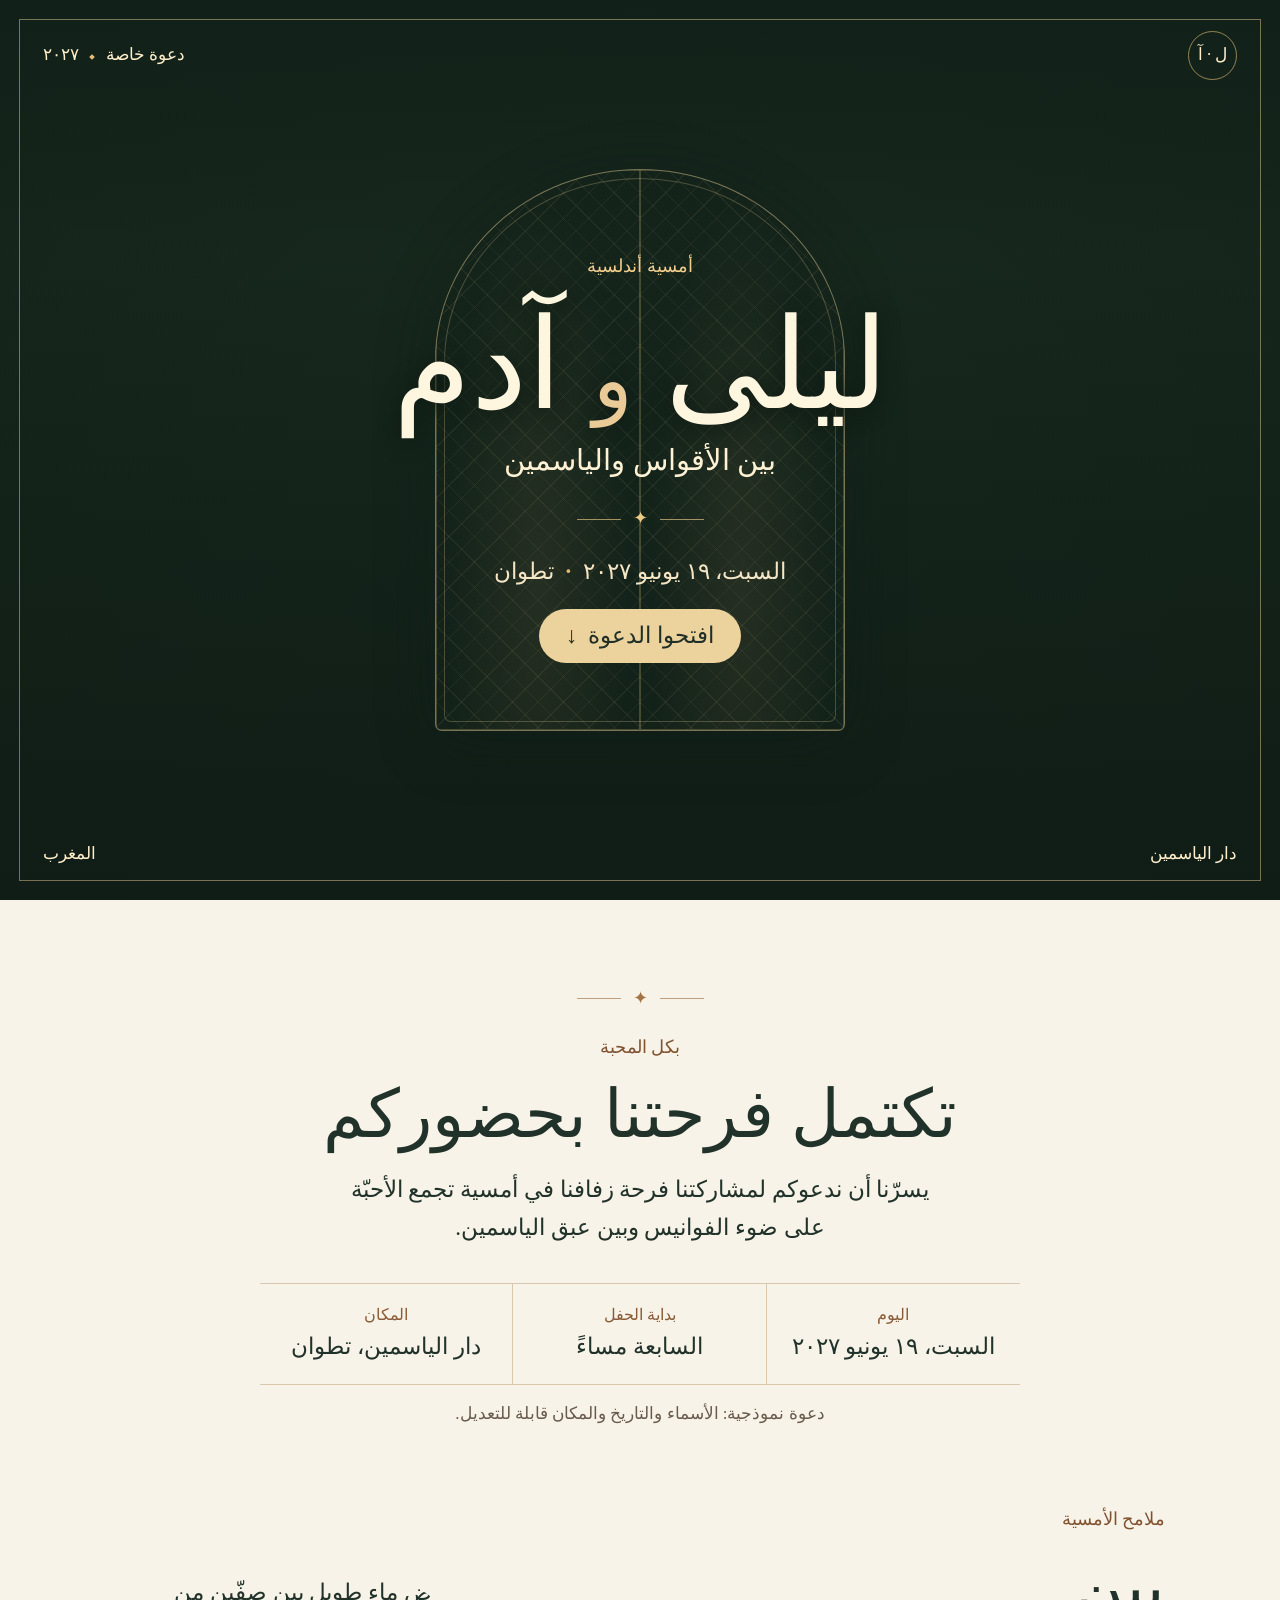
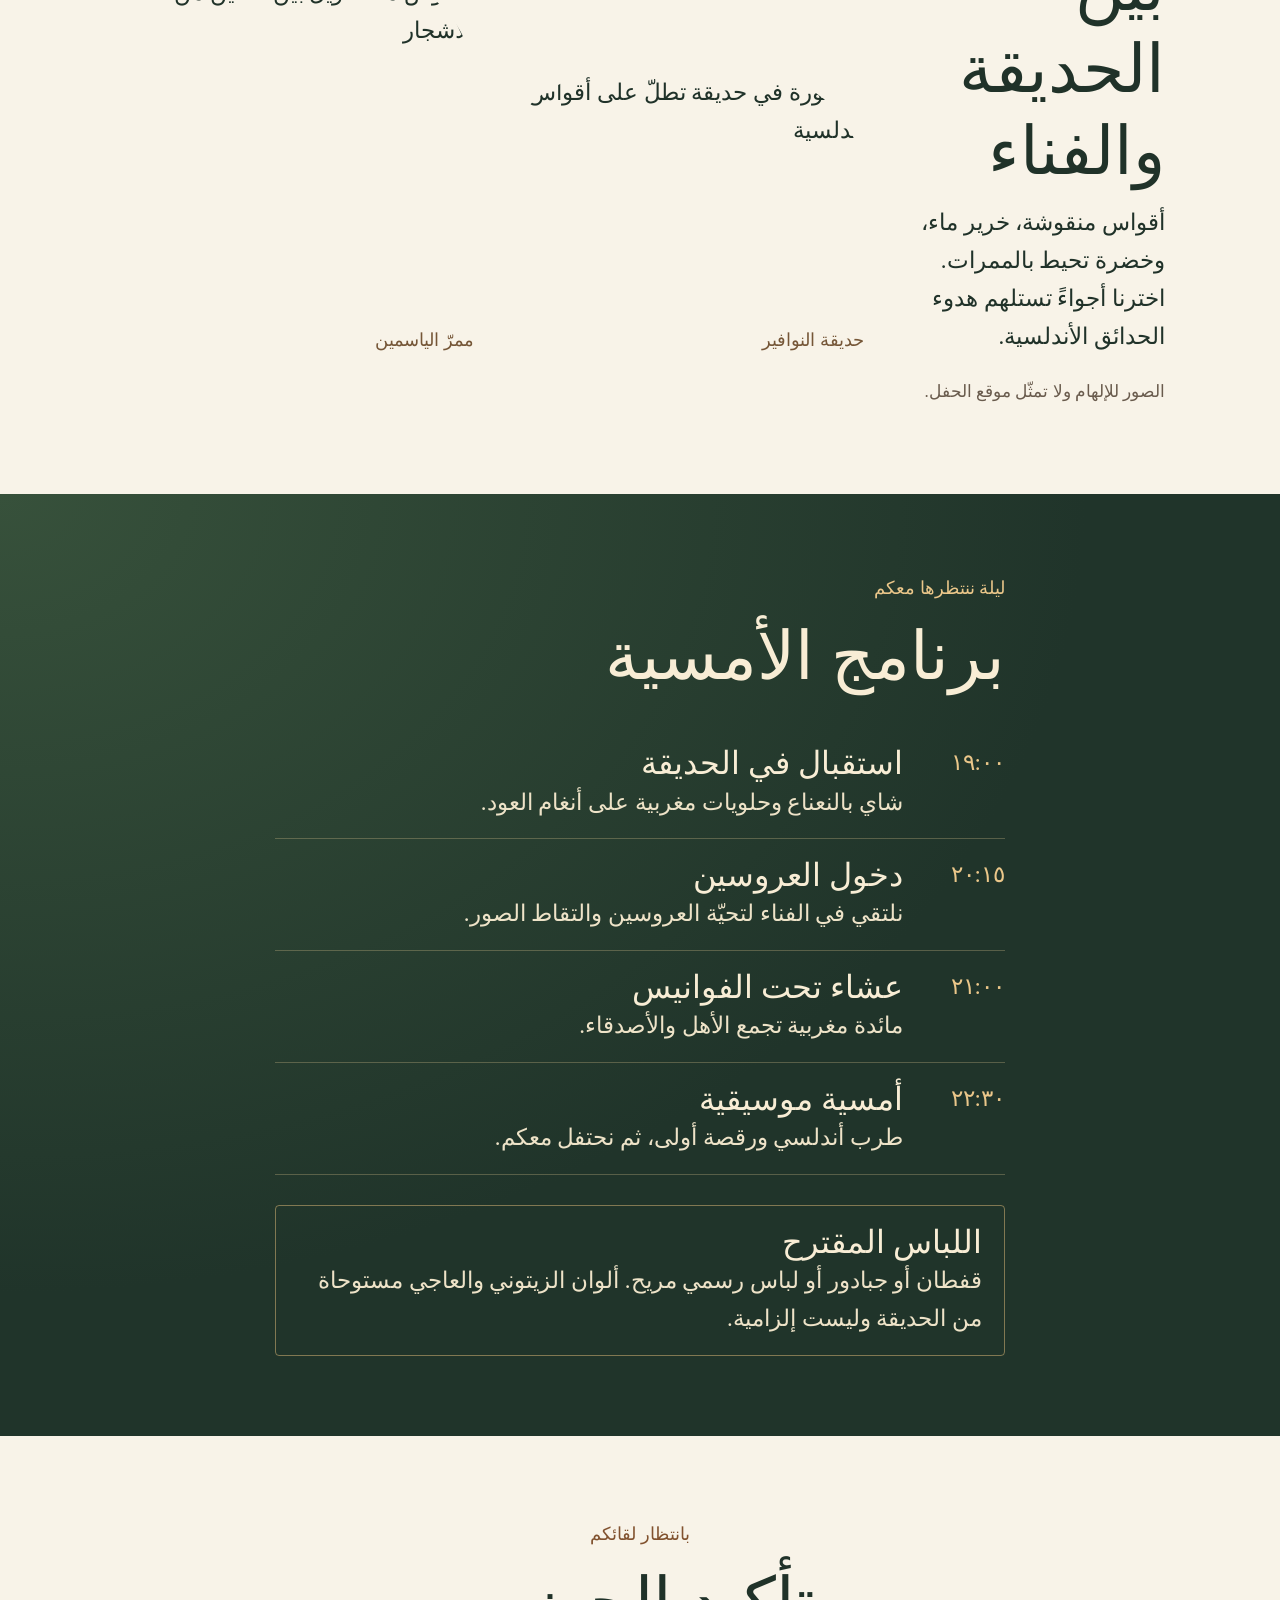
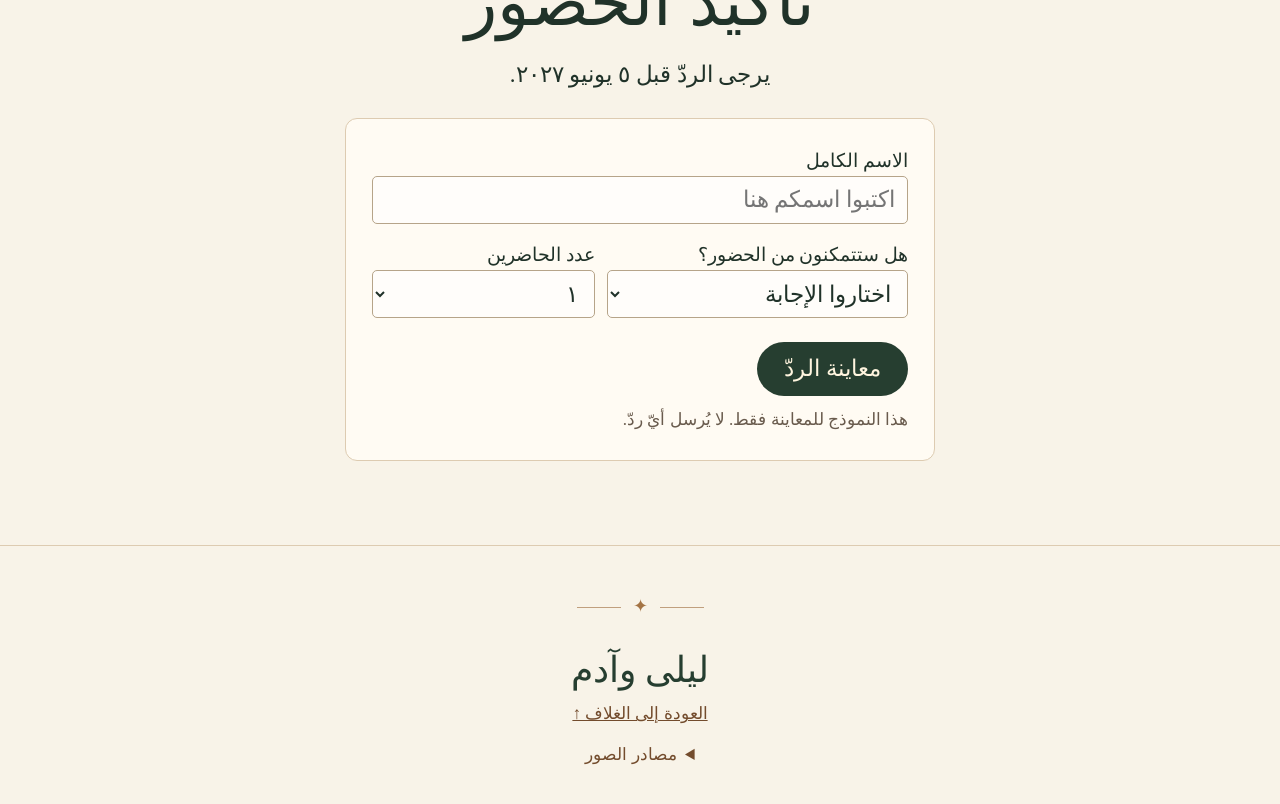
==== index.html @ fc985d10 "Add files via upload" ====
<!doctype html>
<html lang="ar" dir="rtl">
<head>
<meta charset="utf-8"><meta name="viewport" content="width=device-width,initial-scale=1">
<meta name="theme-color" content="#182920"><meta name="description" content="دعوة زفاف ليلى وآدم، أمسية أندلسية بين الأقواس والياسمين.">
<title>ليلى وآدم | دعوة زفاف</title><link rel="preload" href="assets/amiri.woff2" as="font" type="font/woff2" crossorigin><link rel="stylesheet" href="style.css"><script src="app.js" defer></script>
</head>
<body>
<a class="skip" href="#invitation">انتقل إلى الدعوة</a>
<header class="cover" id="cover">
  <div class="cover-frame" aria-hidden="true"></div>
  <div class="top"><span class="monogram" aria-hidden="true">ل · آ</span><span>دعوة خاصة <i></i> ٢٠٢٧</span></div>
  <div class="cover-content">
    <div class="arch" aria-hidden="true"><div class="doors"><span></span><span></span></div></div>
    <p class="eyebrow">أمسية أندلسية</p>
    <h1>ليلى <em>و</em> آدم</h1>
    <p class="intro">بين الأقواس والياسمين</p>
    <div class="rule" aria-hidden="true">✦</div>
    <p class="cover-date">السبت، ١٩ يونيو ٢٠٢٧ <b>·</b> تطوان</p>
    <a class="btn primary" id="open" href="#invitation">افتحوا الدعوة <span aria-hidden="true">↓</span></a>
  </div>
  <div class="bottom"><span>دار الياسمين</span><span>المغرب</span></div>
</header>
<main id="invitation" tabindex="-1">
  <section class="welcome wrap">
    <div class="rule" aria-hidden="true">✦</div>
    <p class="eyebrow">بكل المحبة</p>
    <h2>تكتمل فرحتنا بحضوركم</h2>
    <p>يسرّنا أن ندعوكم لمشاركتنا فرحة زفافنا في أمسية تجمع الأحبّة على ضوء الفوانيس وبين عبق الياسمين.</p>
    <div class="facts"><div><small>اليوم</small><strong>السبت، ١٩ يونيو ٢٠٢٧</strong></div><div><small>بداية الحفل</small><strong>السابعة مساءً</strong></div><div><small>المكان</small><strong>دار الياسمين، تطوان</strong></div></div>
    <p class="sample">دعوة نموذجية: الأسماء والتاريخ والمكان قابلة للتعديل.</p>
  </section>
  <section class="gallery wrap" aria-labelledby="gallery-title">
    <div class="gallery-copy"><p class="eyebrow">ملامح الأمسية</p><h2 id="gallery-title">بين الحديقة والفناء</h2><p>أقواس منقوشة، خرير ماء، وخضرة تحيط بالممرات. اخترنا أجواءً تستلهم هدوء الحدائق الأندلسية.</p></div>
    <figure class="garden"><img src="assets/jardin.jpg" width="1024" height="682" alt="نافورة في حديقة تطلّ على أقواس أندلسية" loading="lazy"><figcaption>حديقة النوافير</figcaption></figure>
    <figure class="fountain"><img src="assets/fontaine.jpg" width="800" height="1226" alt="حوض ماء طويل بين صفّين من الأشجار" loading="lazy"><figcaption>ممرّ الياسمين</figcaption></figure>
    <p class="photo-note">الصور للإلهام ولا تمثّل موقع الحفل.</p>
  </section>
  <section class="program" aria-labelledby="program-title"><div class="wrap program-inner">
    <p class="eyebrow">ليلة ننتظرها معكم</p><h2 id="program-title">برنامج الأمسية</h2>
    <ol class="timeline">
      <li><time datetime="19:00">١٩:٠٠</time><div><h3>استقبال في الحديقة</h3><p>شاي بالنعناع وحلويات مغربية على أنغام العود.</p></div></li>
      <li><time datetime="20:15">٢٠:١٥</time><div><h3>دخول العروسين</h3><p>نلتقي في الفناء لتحيّة العروسين والتقاط الصور.</p></div></li>
      <li><time datetime="21:00">٢١:٠٠</time><div><h3>عشاء تحت الفوانيس</h3><p>مائدة مغربية تجمع الأهل والأصدقاء.</p></div></li>
      <li><time datetime="22:30">٢٢:٣٠</time><div><h3>أمسية موسيقية</h3><p>طرب أندلسي ورقصة أولى، ثم نحتفل معكم.</p></div></li>
    </ol>
    <div class="attire"><h3>اللباس المقترح</h3><p>قفطان أو جبادور أو لباس رسمي مريح. ألوان الزيتوني والعاجي مستوحاة من الحديقة وليست إلزامية.</p></div>
  </div></section>
  <section class="rsvp wrap" aria-labelledby="rsvp-title">
    <p class="eyebrow">بانتظار لقائكم</p><h2 id="rsvp-title">تأكيد الحضور</h2><p>يرجى الردّ قبل ٥ يونيو ٢٠٢٧.</p>
    <form id="rsvp"><label for="name">الاسم الكامل</label><input id="name" name="name" autocomplete="name" maxlength="100" required placeholder="اكتبوا اسمكم هنا">
      <div class="form-row"><div><label for="attendance">هل ستتمكنون من الحضور؟</label><select id="attendance" required><option value="">اختاروا الإجابة</option><option value="yes">نعم، بكل سرور</option><option value="no">أعتذر عن الحضور</option></select></div><div><label for="guests">عدد الحاضرين</label><select id="guests"><option value="1">١</option><option value="2">٢</option><option value="3">٣</option><option value="4">٤</option></select></div></div>
      <button class="btn dark" id="rsvp-button" type="submit" disabled>معاينة الردّ</button><p id="rsvp-mode" class="sample">هذا النموذج للمعاينة فقط. لا يُرسل أيّ ردّ.</p><p id="status" role="status" hidden></p><noscript><p>يرجى تفعيل جافاسكريبت لاستخدام النموذج.</p></noscript>
    </form>
  </section>
</main>
<footer class="footer"><div class="rule" aria-hidden="true">✦</div><p class="sign">ليلى وآدم</p><a href="#cover" id="replay">العودة إلى الغلاف ↑</a><details><summary>مصادر الصور</summary><a href="https://pxhere.com/en/photo/145939">صورة الفناء – PxHere</a><a href="https://picryl.com/media/alhambra-source-andalusia-7d73c8">صورة الحديقة – PICRYL</a><a href="https://www.rawpixel.com/image/3340602/free-photo-image-garden-fountain">صورة الممرّ – Rawpixel</a></details></footer>
</body></html>
---- style.css ----
@font-face{font-family:Amiri;src:url('assets/amiri.woff2') format('woff2');font-display:swap}*{box-sizing:border-box}html{scroll-behavior:smooth}body{margin:0;background:#f8f3e8;color:#203229;font:clamp(19px,2.1vw,23px)/1.65 Amiri,Georgia,serif}a{color:inherit}button,input,select{font:inherit}img{display:block;max-width:100%}figure,p,h1,h2,h3{margin:0}h1,h2,h3{line-height:1.22;font-weight:400}h2{font-size:clamp(36px,6vw,67px)}h3{font-size:clamp(24px,3vw,32px)}:focus-visible{outline:3px solid #b4733b;outline-offset:5px}.skip{position:absolute;z-index:10;inset-inline-start:1rem;top:-6rem;background:#fff;color:#13251d;padding:8px 20px}.skip:focus{top:1rem}.cover{min-height:100svh;position:relative;display:grid;place-items:center;text-align:center;color:#fff6e0;isolation:isolate;padding:80px 24px;background:#182920 url('assets/patio.jpg') center 48%/cover no-repeat}.cover:before{content:'';position:absolute;inset:0;z-index:-1;background:linear-gradient(180deg,#102018b8,#17291c79 28%,#1222189c 55%,#101c16ec),radial-gradient(ellipse at center,transparent,#101b15a8)}.cover-frame{position:absolute;inset:19px;border:1px solid #f4d79d74;pointer-events:none}.top,.bottom{position:absolute;inset-inline:43px;display:flex;justify-content:space-between;align-items:center;color:#fff0cb;font-size:17px}.top{top:31px}.bottom{bottom:32px}.top i{display:inline-block;width:4px;height:4px;background:#e4be77;vertical-align:middle;margin-inline:7px;transform:rotate(45deg)}.monogram{border:1px solid #e4be779e;border-radius:50%;display:grid;place-items:center;width:49px;height:49px}.cover-content{position:relative;width:min(540px,100%);isolation:isolate;padding:83px 16px 68px}.arch{position:absolute;inset:0;width:min(410px,100%);margin:auto;border:1px solid #eed49a77;border-radius:50% 50% 7px 7px / 34% 34% 7px 7px;z-index:-1;overflow:hidden;box-shadow:0 12px 60px #101b1555;background:#14241bb7}.arch:after{content:'';position:absolute;inset:8px;border:1px solid #eed49a40;border-radius:inherit;pointer-events:none}.doors{position:absolute;inset:0;display:flex;perspective:650px;direction:ltr}.doors span{width:50%;height:100%;background:radial-gradient(ellipse at 50% 73%,#d6aa6e18,transparent 65%),repeating-linear-gradient(45deg,#e3c89012 0 1px,transparent 1px 18px),repeating-linear-gradient(-45deg,#e3c89012 0 1px,transparent 1px 18px);border:1px solid #c7aa6d49;transition:transform .9s cubic-bezier(.24,.75,.3,1),opacity .9s}.doors span:first-child{transform-origin:left}.doors span:last-child{transform-origin:right}.is-open .doors span:first-child{transform:rotateY(-100deg);opacity:0}.is-open .doors span:last-child{transform:rotateY(100deg);opacity:0}.eyebrow{font-size:18px;color:#81522f;margin-bottom:12px}.cover .eyebrow{color:#f2ce8d}.cover h1{font-size:clamp(66px,11vw,126px);line-height:1.14;text-shadow:0 3px 20px #0f1a13}.cover h1 em{color:#eacb98;font-weight:400;font-style:normal;font-size:.65em}.intro{color:#fff2d4;font-size:clamp(20px,3vw,29px)}.rule{display:flex;justify-content:center;align-items:center;gap:12px;color:#a47445;font-size:18px;margin:19px auto}.rule:before,.rule:after{content:'';width:44px;height:1px;background:currentColor;opacity:.65}.cover .rule{color:#edca86}.cover-date{color:#f5e6c5;margin-bottom:18px}.cover-date b{color:#e1ba77;margin-inline:6px}.btn{display:inline-flex;align-items:center;justify-content:center;gap:11px;min-height:50px;padding:7px 26px;border:1px solid transparent;border-radius:999px;text-decoration:none;cursor:pointer;transition:background .2s,color .2s}.primary{background:#ecd29c;color:#203028}.primary:hover{background:#fff0cb}.dark{background:#263e30;color:#fff5df}.dark:hover{background:#395241}.dark:disabled{opacity:.55;cursor:default}.wrap{width:min(1050px,calc(100% - 48px));margin-inline:auto}.welcome{text-align:center;padding:84px 0 77px}.welcome>.rule{margin-top:0}.welcome>p:not(.eyebrow){max-width:625px;margin:15px auto 0}.facts{display:grid;grid-template-columns:repeat(3,1fr);border-block:1px solid #d9c8ae;margin:36px auto 0;max-width:760px}.facts>div{padding:18px 8px}.facts>div+div{border-inline-start:1px solid #d9c8ae}.facts small{display:block;color:#895b37;font-size:16px}.facts strong{font-weight:400}.sample,.photo-note{font-size:17px;color:#695b4d}.gallery{padding-bottom:88px;display:grid;grid-template-columns:1.05fr .77fr 1.35fr;gap:22px;align-items:end}.gallery-copy{align-self:center}.gallery-copy p:last-child{margin-top:12px}.gallery img{width:100%;object-fit:cover;border-radius:110px 110px 4px 4px}.garden img{height:245px}.fountain img{height:345px}.gallery figcaption{margin-top:7px;color:#755637;font-size:18px}.photo-note{grid-column:1/-1}.program{background:#20342a;color:#f8edd5;padding:80px 0;background-image:radial-gradient(ellipse at 0 0,#37513b,#20342a 60%)}.program .eyebrow,.program time{color:#ebc78a}.program-inner{max-width:730px}.timeline{margin:30px 0;padding:0;list-style:none}.timeline li{display:grid;grid-template-columns:90px 1fr;gap:12px;padding:17px 0;border-bottom:1px solid #f0d39945}.timeline p,.attire p{color:#eee3c8}.attire{border:1px solid #e1bc7b80;padding:17px 22px;border-radius:4px}.rsvp{max-width:590px;text-align:center;padding:84px 0}.rsvp h2+p{margin-top:12px}.rsvp form{margin-top:24px;text-align:right;border:1px solid #ddcbb1;background:#fffbf3;padding:26px;border-radius:12px}.rsvp label{display:block;font-size:19px}.rsvp input,.rsvp select{width:100%;min-width:0;min-height:48px;padding:4px 12px;border:1px solid #b6a489;background:#fffdfa;color:#203229;border-radius:5px}.form-row{display:grid;grid-template-columns:1.35fr 1fr;gap:12px;margin:15px 0 24px}.rsvp .sample{margin-top:10px}.rsvp #status{margin-top:14px;background:#e6eddf;padding:10px 14px;border-radius:5px}.footer{border-top:1px solid #ddcbb1;text-align:center;padding:27px 16px 35px;color:#734c2d;font-size:17px}.sign{font-size:36px;color:#263e30}.footer details{margin-top:13px}.footer details a{display:block}.footer summary{cursor:pointer}main:focus{outline:none}@media(max-width:750px){.gallery{grid-template-columns:1fr 1fr;gap:16px}.gallery-copy{grid-column:1/-1}.garden img{height:195px}.fountain img{height:250px}.cover-frame{inset:12px}.top,.bottom{inset-inline:24px}.top{top:23px}.bottom{bottom:23px}}@media(max-width:470px){.cover-content{padding:65px 8px 59px}.cover{padding:74px 20px}.facts{grid-template-columns:1fr}.facts>div+div{border-inline-start:0;border-top:1px solid #d9c8ae}.facts>div{padding:7px}.form-row{grid-template-columns:1fr}.wrap{width:calc(100% - 32px)}.rsvp form{padding:17px}.timeline li{grid-template-columns:62px 1fr}.welcome,.program,.rsvp{padding-block:58px}.gallery{padding-bottom:55px}}@media(prefers-reduced-motion:reduce){*,*:before,*:after{scroll-behavior:auto!important;transition:none!important}}
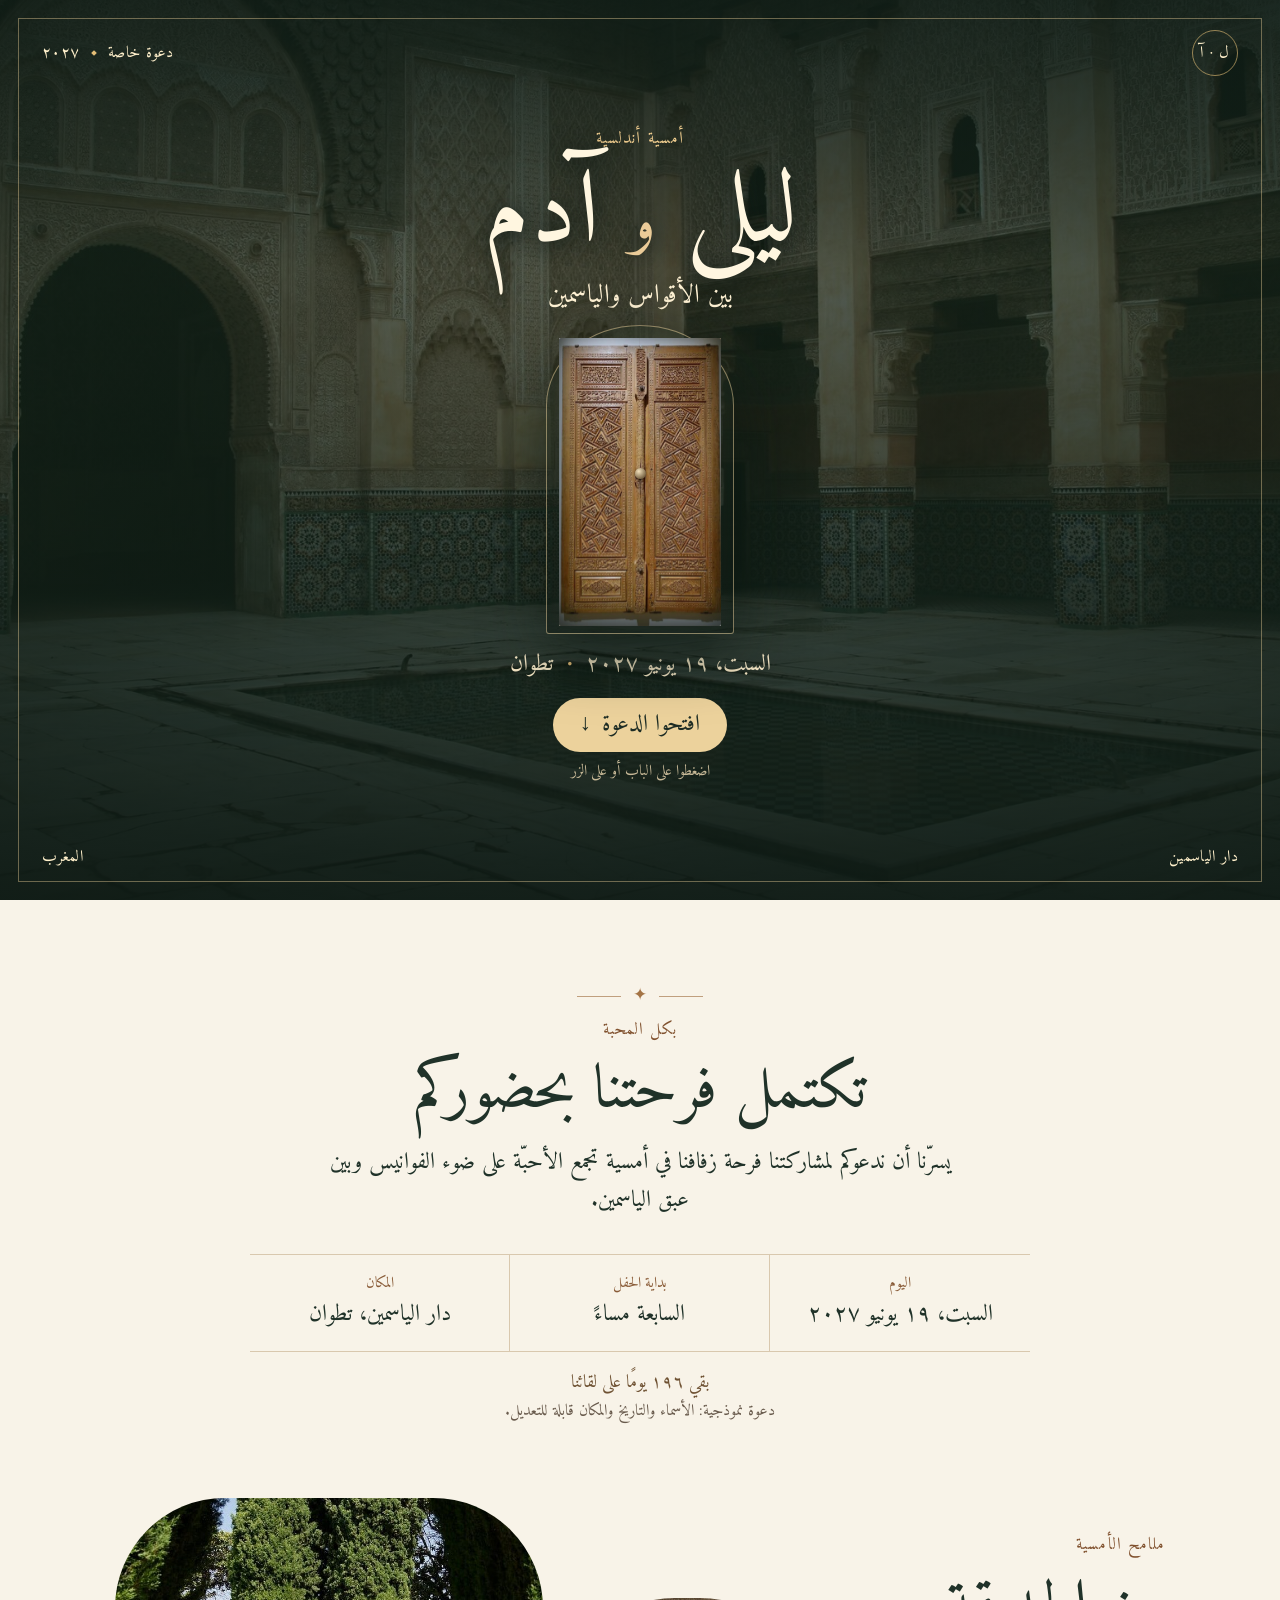
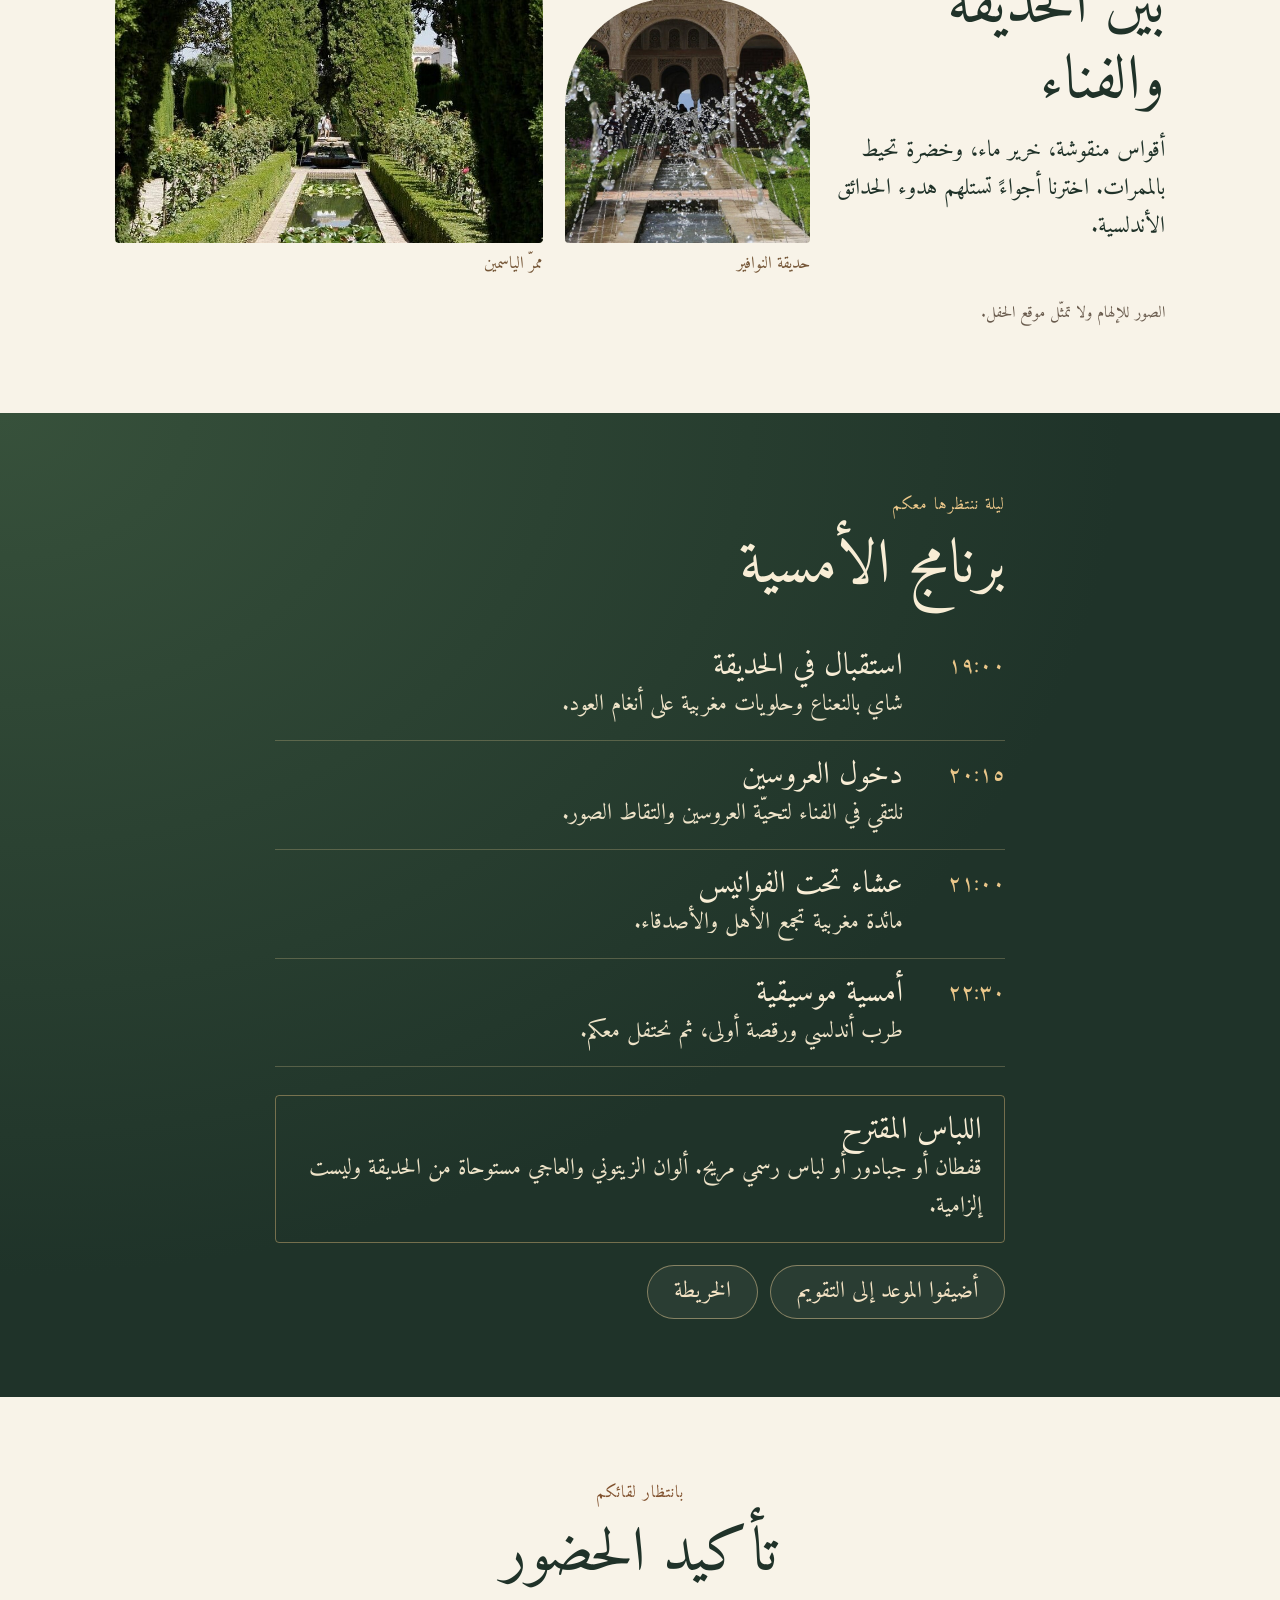
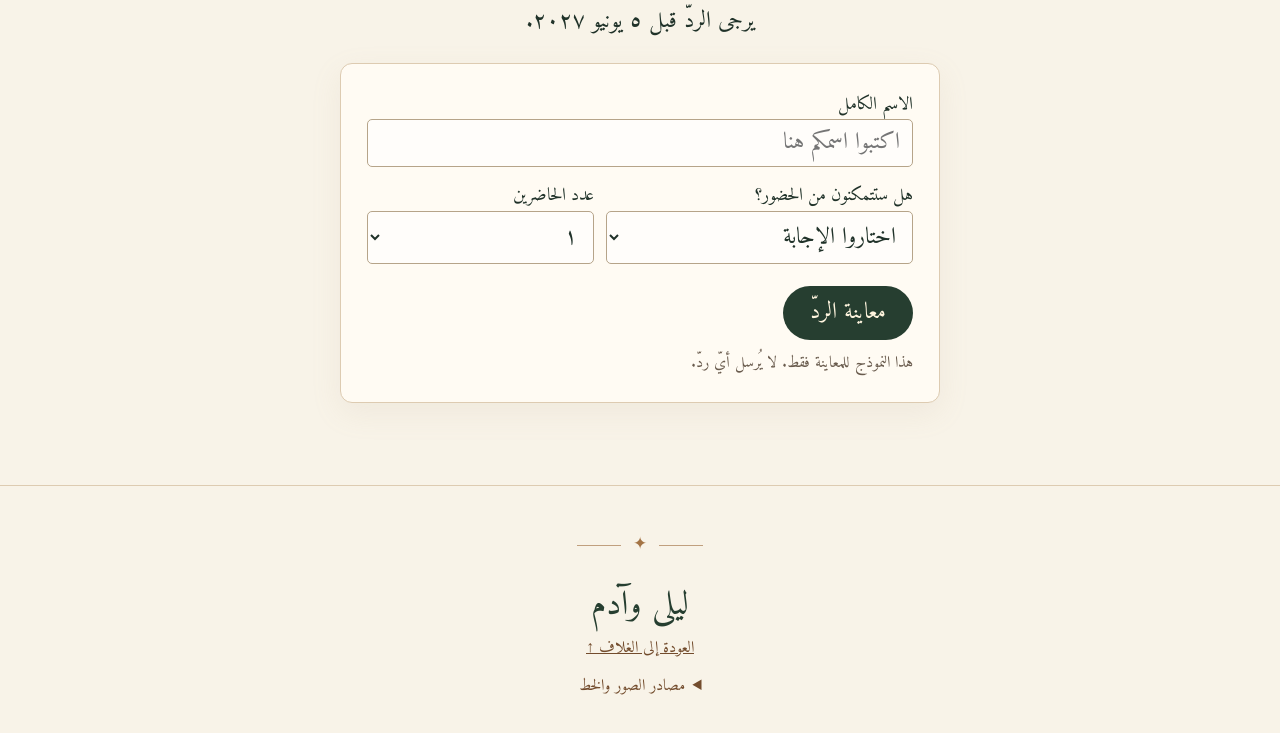
==== commit 051b6aeb: "Add assets folder (photos + Arabic font) and refresh invitation design" ====
--- a/index.html
+++ b/index.html
@@ -2,57 +2,126 @@
 <html lang="ar" dir="rtl">
 <head>
 <meta charset="utf-8"><meta name="viewport" content="width=device-width,initial-scale=1">
-<meta name="theme-color" content="#182920"><meta name="description" content="دعوة زفاف ليلى وآدم، أمسية أندلسية بين الأقواس والياسمين.">
-<title>ليلى وآدم | دعوة زفاف</title><link rel="preload" href="assets/amiri.woff2" as="font" type="font/woff2" crossorigin><link rel="stylesheet" href="style.css"><script src="app.js" defer></script>
+<meta name="theme-color" content="#16251d">
+<meta name="description" content="دعوة زفاف ليلى وآدم — أمسية أندلسية في دار الياسمين بتطوان، السبت ١٩ يونيو ٢٠٢٧.">
+<meta property="og:title" content="ليلى وآدم | دعوة زفاف">
+<meta property="og:description" content="بين الأقواس والياسمين — السبت ١٩ يونيو ٢٠٢٧، دار الياسمين، تطوان.">
+<meta property="og:image" content="/assets/patio.jpg">
+<title>ليلى وآدم | دعوة زفاف</title>
+<link rel="icon" href="data:image/svg+xml,%3Csvg xmlns='http://www.w3.org/2000/svg' viewBox='0 0 32 32'%3E%3Crect width='32' height='32' fill='%2316251d'/%3E%3Cpath d='M16 5l7 9v13H9V14z' fill='none' stroke='%23e7c78e' stroke-width='1.6'/%3E%3C/svg%3E">
+<link rel="preload" href="assets/amiri.woff2" as="font" type="font/woff2" crossorigin>
+<link rel="stylesheet" href="style.css">
+<script src="app.js" defer></script>
 </head>
 <body>
 <a class="skip" href="#invitation">انتقل إلى الدعوة</a>
+
 <header class="cover" id="cover">
+  <div class="cover-bg" aria-hidden="true"></div>
   <div class="cover-frame" aria-hidden="true"></div>
-  <div class="top"><span class="monogram" aria-hidden="true">ل · آ</span><span>دعوة خاصة <i></i> ٢٠٢٧</span></div>
+  <div class="top"><span class="monogram" aria-hidden="true">ل · آ</span><span>دعوة خاصة <i aria-hidden="true"></i> ٢٠٢٧</span></div>
+
   <div class="cover-content">
-    <div class="arch" aria-hidden="true"><div class="doors"><span></span><span></span></div></div>
     <p class="eyebrow">أمسية أندلسية</p>
     <h1>ليلى <em>و</em> آدم</h1>
     <p class="intro">بين الأقواس والياسمين</p>
-    <div class="rule" aria-hidden="true">✦</div>
-    <p class="cover-date">السبت، ١٩ يونيو ٢٠٢٧ <b>·</b> تطوان</p>
-    <a class="btn primary" id="open" href="#invitation">افتحوا الدعوة <span aria-hidden="true">↓</span></a>
+
+    <button class="gate" id="gate" type="button" aria-label="افتحوا الباب لعرض الدعوة">
+      <div class="gate-light" aria-hidden="true"><span>دار الياسمين</span></div>
+      <div class="leaf" data-side="left" aria-hidden="true"><div class="surface"></div></div>
+      <div class="leaf" data-side="right" aria-hidden="true"><div class="surface"></div></div>
+      <div class="gate-ring" aria-hidden="true"></div>
+    </button>
+
+    <p class="cover-date">السبت، ١٩ يونيو ٢٠٢٧ <b aria-hidden="true">·</b> تطوان</p>
+    <a class="btn primary" id="open" href="#invitation">افتحوا الدعوة <span class="chev" aria-hidden="true">↓</span></a>
+    <p class="hint">اضغطوا على الباب أو على الزر</p>
   </div>
+
   <div class="bottom"><span>دار الياسمين</span><span>المغرب</span></div>
 </header>
+
 <main id="invitation" tabindex="-1">
   <section class="welcome wrap">
     <div class="rule" aria-hidden="true">✦</div>
     <p class="eyebrow">بكل المحبة</p>
     <h2>تكتمل فرحتنا بحضوركم</h2>
     <p>يسرّنا أن ندعوكم لمشاركتنا فرحة زفافنا في أمسية تجمع الأحبّة على ضوء الفوانيس وبين عبق الياسمين.</p>
-    <div class="facts"><div><small>اليوم</small><strong>السبت، ١٩ يونيو ٢٠٢٧</strong></div><div><small>بداية الحفل</small><strong>السابعة مساءً</strong></div><div><small>المكان</small><strong>دار الياسمين، تطوان</strong></div></div>
+    <div class="facts">
+      <div><small>اليوم</small><strong>السبت، ١٩ يونيو ٢٠٢٧</strong></div>
+      <div><small>بداية الحفل</small><strong>السابعة مساءً</strong></div>
+      <div><small>المكان</small><strong>دار الياسمين، تطوان</strong></div>
+    </div>
+    <p class="countdown" id="countdown" aria-live="polite"></p>
     <p class="sample">دعوة نموذجية: الأسماء والتاريخ والمكان قابلة للتعديل.</p>
   </section>
+
   <section class="gallery wrap" aria-labelledby="gallery-title">
-    <div class="gallery-copy"><p class="eyebrow">ملامح الأمسية</p><h2 id="gallery-title">بين الحديقة والفناء</h2><p>أقواس منقوشة، خرير ماء، وخضرة تحيط بالممرات. اخترنا أجواءً تستلهم هدوء الحدائق الأندلسية.</p></div>
-    <figure class="garden"><img src="assets/jardin.jpg" width="1024" height="682" alt="نافورة في حديقة تطلّ على أقواس أندلسية" loading="lazy"><figcaption>حديقة النوافير</figcaption></figure>
-    <figure class="fountain"><img src="assets/fontaine.jpg" width="800" height="1226" alt="حوض ماء طويل بين صفّين من الأشجار" loading="lazy"><figcaption>ممرّ الياسمين</figcaption></figure>
+    <div class="gallery-copy">
+      <p class="eyebrow">ملامح الأمسية</p>
+      <h2 id="gallery-title">بين الحديقة والفناء</h2>
+      <p>أقواس منقوشة، خرير ماء، وخضرة تحيط بالممرات. اخترنا أجواءً تستلهم هدوء الحدائق الأندلسية.</p>
+    </div>
+    <figure class="garden"><img src="assets/jardin.jpg" width="1100" height="733" alt="نافورة في حديقة تطلّ على أقواس أندلسية" loading="lazy" decoding="async"><figcaption>حديقة النوافير</figcaption></figure>
+    <figure class="fountain"><img src="assets/fontaine.jpg" width="760" height="1165" alt="حوض ماء طويل بين صفّين من الأشجار" loading="lazy" decoding="async"><figcaption>ممرّ الياسمين</figcaption></figure>
     <p class="photo-note">الصور للإلهام ولا تمثّل موقع الحفل.</p>
   </section>
-  <section class="program" aria-labelledby="program-title"><div class="wrap program-inner">
-    <p class="eyebrow">ليلة ننتظرها معكم</p><h2 id="program-title">برنامج الأمسية</h2>
-    <ol class="timeline">
-      <li><time datetime="19:00">١٩:٠٠</time><div><h3>استقبال في الحديقة</h3><p>شاي بالنعناع وحلويات مغربية على أنغام العود.</p></div></li>
-      <li><time datetime="20:15">٢٠:١٥</time><div><h3>دخول العروسين</h3><p>نلتقي في الفناء لتحيّة العروسين والتقاط الصور.</p></div></li>
-      <li><time datetime="21:00">٢١:٠٠</time><div><h3>عشاء تحت الفوانيس</h3><p>مائدة مغربية تجمع الأهل والأصدقاء.</p></div></li>
-      <li><time datetime="22:30">٢٢:٣٠</time><div><h3>أمسية موسيقية</h3><p>طرب أندلسي ورقصة أولى، ثم نحتفل معكم.</p></div></li>
-    </ol>
-    <div class="attire"><h3>اللباس المقترح</h3><p>قفطان أو جبادور أو لباس رسمي مريح. ألوان الزيتوني والعاجي مستوحاة من الحديقة وليست إلزامية.</p></div>
-  </div></section>
+
+  <section class="program" aria-labelledby="program-title">
+    <div class="wrap program-inner">
+      <p class="eyebrow">ليلة ننتظرها معكم</p>
+      <h2 id="program-title">برنامج الأمسية</h2>
+      <ol class="timeline">
+        <li><time datetime="19:00">١٩:٠٠</time><div><h3>استقبال في الحديقة</h3><p>شاي بالنعناع وحلويات مغربية على أنغام العود.</p></div></li>
+        <li><time datetime="20:15">٢٠:١٥</time><div><h3>دخول العروسين</h3><p>نلتقي في الفناء لتحيّة العروسين والتقاط الصور.</p></div></li>
+        <li><time datetime="21:00">٢١:٠٠</time><div><h3>عشاء تحت الفوانيس</h3><p>مائدة مغربية تجمع الأهل والأصدقاء.</p></div></li>
+        <li><time datetime="22:30">٢٢:٣٠</time><div><h3>أمسية موسيقية</h3><p>طرب أندلسي ورقصة أولى، ثم نحتفل معكم.</p></div></li>
+      </ol>
+      <div class="attire"><h3>اللباس المقترح</h3><p>قفطان أو جبادور أو لباس رسمي مريح. ألوان الزيتوني والعاجي مستوحاة من الحديقة وليست إلزامية.</p></div>
+      <div class="actions">
+        <button class="btn ghost" id="calendar" type="button">أضيفوا الموعد إلى التقويم</button>
+        <a class="btn ghost" href="https://www.google.com/maps/search/?api=1&amp;query=T%C3%A9touan%20Maroc" target="_blank" rel="noopener">الخريطة</a>
+      </div>
+    </div>
+  </section>
+
   <section class="rsvp wrap" aria-labelledby="rsvp-title">
-    <p class="eyebrow">بانتظار لقائكم</p><h2 id="rsvp-title">تأكيد الحضور</h2><p>يرجى الردّ قبل ٥ يونيو ٢٠٢٧.</p>
-    <form id="rsvp"><label for="name">الاسم الكامل</label><input id="name" name="name" autocomplete="name" maxlength="100" required placeholder="اكتبوا اسمكم هنا">
-      <div class="form-row"><div><label for="attendance">هل ستتمكنون من الحضور؟</label><select id="attendance" required><option value="">اختاروا الإجابة</option><option value="yes">نعم، بكل سرور</option><option value="no">أعتذر عن الحضور</option></select></div><div><label for="guests">عدد الحاضرين</label><select id="guests"><option value="1">١</option><option value="2">٢</option><option value="3">٣</option><option value="4">٤</option></select></div></div>
-      <button class="btn dark" id="rsvp-button" type="submit" disabled>معاينة الردّ</button><p id="rsvp-mode" class="sample">هذا النموذج للمعاينة فقط. لا يُرسل أيّ ردّ.</p><p id="status" role="status" hidden></p><noscript><p>يرجى تفعيل جافاسكريبت لاستخدام النموذج.</p></noscript>
+    <p class="eyebrow">بانتظار لقائكم</p>
+    <h2 id="rsvp-title">تأكيد الحضور</h2>
+    <p>يرجى الردّ قبل ٥ يونيو ٢٠٢٧.</p>
+    <form id="rsvp" novalidate>
+      <label for="name">الاسم الكامل</label>
+      <input id="name" name="name" autocomplete="name" maxlength="100" required placeholder="اكتبوا اسمكم هنا">
+      <div class="form-row">
+        <div><label for="attendance">هل ستتمكنون من الحضور؟</label>
+          <select id="attendance" required>
+            <option value="">اختاروا الإجابة</option>
+            <option value="yes">نعم، بكل سرور</option>
+            <option value="no">أعتذر عن الحضور</option>
+          </select></div>
+        <div><label for="guests">عدد الحاضرين</label>
+          <select id="guests"><option value="1">١</option><option value="2">٢</option><option value="3">٣</option><option value="4">٤</option></select></div>
+      </div>
+      <button class="btn dark" id="rsvp-button" type="submit">معاينة الردّ</button>
+      <p id="rsvp-mode" class="sample">هذا النموذج للمعاينة فقط. لا يُرسل أيّ ردّ.</p>
+      <p id="status" role="status" hidden></p>
+      <noscript><p>يرجى تفعيل جافاسكريبت لاستخدام النموذج.</p></noscript>
     </form>
   </section>
 </main>
-<footer class="footer"><div class="rule" aria-hidden="true">✦</div><p class="sign">ليلى وآدم</p><a href="#cover" id="replay">العودة إلى الغلاف ↑</a><details><summary>مصادر الصور</summary><a href="https://pxhere.com/en/photo/145939">صورة الفناء – PxHere</a><a href="https://picryl.com/media/alhambra-source-andalusia-7d73c8">صورة الحديقة – PICRYL</a><a href="https://www.rawpixel.com/image/3340602/free-photo-image-garden-fountain">صورة الممرّ – Rawpixel</a></details></footer>
-</body></html>+
+<footer class="footer">
+  <div class="rule" aria-hidden="true">✦</div>
+  <p class="sign">ليلى وآدم</p>
+  <a href="#cover" id="replay">العودة إلى الغلاف ↑</a>
+  <details>
+    <summary>مصادر الصور والخط</summary>
+    <a href="https://pxhere.com/en/photo/145939" target="_blank" rel="noopener">الفناء — PxHere</a>
+    <a href="https://picryl.com/media/alhambra-source-andalusia-7d73c8" target="_blank" rel="noopener">الحديقة — PICRYL</a>
+    <a href="https://www.rawpixel.com/image/3340602/free-photo-image-garden-fountain" target="_blank" rel="noopener">الممرّ — Rawpixel</a>
+    <a href="https://picryl.com/media/inside-door-from-a-mausoleum-signed-by-master-rostam-son-of-master-haji-najjar-16504a" target="_blank" rel="noopener">الباب المنقوش — PICRYL</a>
+    <span>الخط: Amiri (رخصة OFL)</span>
+  </details>
+</footer>
+</body>
+</html>
--- a/style.css
+++ b/style.css
@@ -1 +1,142 @@
-@font-face{font-family:Amiri;src:url('assets/amiri.woff2') format('woff2');font-display:swap}*{box-sizing:border-box}html{scroll-behavior:smooth}body{margin:0;background:#f8f3e8;color:#203229;font:clamp(19px,2.1vw,23px)/1.65 Amiri,Georgia,serif}a{color:inherit}button,input,select{font:inherit}img{display:block;max-width:100%}figure,p,h1,h2,h3{margin:0}h1,h2,h3{line-height:1.22;font-weight:400}h2{font-size:clamp(36px,6vw,67px)}h3{font-size:clamp(24px,3vw,32px)}:focus-visible{outline:3px solid #b4733b;outline-offset:5px}.skip{position:absolute;z-index:10;inset-inline-start:1rem;top:-6rem;background:#fff;color:#13251d;padding:8px 20px}.skip:focus{top:1rem}.cover{min-height:100svh;position:relative;display:grid;place-items:center;text-align:center;color:#fff6e0;isolation:isolate;padding:80px 24px;background:#182920 url('assets/patio.jpg') center 48%/cover no-repeat}.cover:before{content:'';position:absolute;inset:0;z-index:-1;background:linear-gradient(180deg,#102018b8,#17291c79 28%,#1222189c 55%,#101c16ec),radial-gradient(ellipse at center,transparent,#101b15a8)}.cover-frame{position:absolute;inset:19px;border:1px solid #f4d79d74;pointer-events:none}.top,.bottom{position:absolute;inset-inline:43px;display:flex;justify-content:space-between;align-items:center;color:#fff0cb;font-size:17px}.top{top:31px}.bottom{bottom:32px}.top i{display:inline-block;width:4px;height:4px;background:#e4be77;vertical-align:middle;margin-inline:7px;transform:rotate(45deg)}.monogram{border:1px solid #e4be779e;border-radius:50%;display:grid;place-items:center;width:49px;height:49px}.cover-content{position:relative;width:min(540px,100%);isolation:isolate;padding:83px 16px 68px}.arch{position:absolute;inset:0;width:min(410px,100%);margin:auto;border:1px solid #eed49a77;border-radius:50% 50% 7px 7px / 34% 34% 7px 7px;z-index:-1;overflow:hidden;box-shadow:0 12px 60px #101b1555;background:#14241bb7}.arch:after{content:'';position:absolute;inset:8px;border:1px solid #eed49a40;border-radius:inherit;pointer-events:none}.doors{position:absolute;inset:0;display:flex;perspective:650px;direction:ltr}.doors span{width:50%;height:100%;background:radial-gradient(ellipse at 50% 73%,#d6aa6e18,transparent 65%),repeating-linear-gradient(45deg,#e3c89012 0 1px,transparent 1px 18px),repeating-linear-gradient(-45deg,#e3c89012 0 1px,transparent 1px 18px);border:1px solid #c7aa6d49;transition:transform .9s cubic-bezier(.24,.75,.3,1),opacity .9s}.doors span:first-child{transform-origin:left}.doors span:last-child{transform-origin:right}.is-open .doors span:first-child{transform:rotateY(-100deg);opacity:0}.is-open .doors span:last-child{transform:rotateY(100deg);opacity:0}.eyebrow{font-size:18px;color:#81522f;margin-bottom:12px}.cover .eyebrow{color:#f2ce8d}.cover h1{font-size:clamp(66px,11vw,126px);line-height:1.14;text-shadow:0 3px 20px #0f1a13}.cover h1 em{color:#eacb98;font-weight:400;font-style:normal;font-size:.65em}.intro{color:#fff2d4;font-size:clamp(20px,3vw,29px)}.rule{display:flex;justify-content:center;align-items:center;gap:12px;color:#a47445;font-size:18px;margin:19px auto}.rule:before,.rule:after{content:'';width:44px;height:1px;background:currentColor;opacity:.65}.cover .rule{color:#edca86}.cover-date{color:#f5e6c5;margin-bottom:18px}.cover-date b{color:#e1ba77;margin-inline:6px}.btn{display:inline-flex;align-items:center;justify-content:center;gap:11px;min-height:50px;padding:7px 26px;border:1px solid transparent;border-radius:999px;text-decoration:none;cursor:pointer;transition:background .2s,color .2s}.primary{background:#ecd29c;color:#203028}.primary:hover{background:#fff0cb}.dark{background:#263e30;color:#fff5df}.dark:hover{background:#395241}.dark:disabled{opacity:.55;cursor:default}.wrap{width:min(1050px,calc(100% - 48px));margin-inline:auto}.welcome{text-align:center;padding:84px 0 77px}.welcome>.rule{margin-top:0}.welcome>p:not(.eyebrow){max-width:625px;margin:15px auto 0}.facts{display:grid;grid-template-columns:repeat(3,1fr);border-block:1px solid #d9c8ae;margin:36px auto 0;max-width:760px}.facts>div{padding:18px 8px}.facts>div+div{border-inline-start:1px solid #d9c8ae}.facts small{display:block;color:#895b37;font-size:16px}.facts strong{font-weight:400}.sample,.photo-note{font-size:17px;color:#695b4d}.gallery{padding-bottom:88px;display:grid;grid-template-columns:1.05fr .77fr 1.35fr;gap:22px;align-items:end}.gallery-copy{align-self:center}.gallery-copy p:last-child{margin-top:12px}.gallery img{width:100%;object-fit:cover;border-radius:110px 110px 4px 4px}.garden img{height:245px}.fountain img{height:345px}.gallery figcaption{margin-top:7px;color:#755637;font-size:18px}.photo-note{grid-column:1/-1}.program{background:#20342a;color:#f8edd5;padding:80px 0;background-image:radial-gradient(ellipse at 0 0,#37513b,#20342a 60%)}.program .eyebrow,.program time{color:#ebc78a}.program-inner{max-width:730px}.timeline{margin:30px 0;padding:0;list-style:none}.timeline li{display:grid;grid-template-columns:90px 1fr;gap:12px;padding:17px 0;border-bottom:1px solid #f0d39945}.timeline p,.attire p{color:#eee3c8}.attire{border:1px solid #e1bc7b80;padding:17px 22px;border-radius:4px}.rsvp{max-width:590px;text-align:center;padding:84px 0}.rsvp h2+p{margin-top:12px}.rsvp form{margin-top:24px;text-align:right;border:1px solid #ddcbb1;background:#fffbf3;padding:26px;border-radius:12px}.rsvp label{display:block;font-size:19px}.rsvp input,.rsvp select{width:100%;min-width:0;min-height:48px;padding:4px 12px;border:1px solid #b6a489;background:#fffdfa;color:#203229;border-radius:5px}.form-row{display:grid;grid-template-columns:1.35fr 1fr;gap:12px;margin:15px 0 24px}.rsvp .sample{margin-top:10px}.rsvp #status{margin-top:14px;background:#e6eddf;padding:10px 14px;border-radius:5px}.footer{border-top:1px solid #ddcbb1;text-align:center;padding:27px 16px 35px;color:#734c2d;font-size:17px}.sign{font-size:36px;color:#263e30}.footer details{margin-top:13px}.footer details a{display:block}.footer summary{cursor:pointer}main:focus{outline:none}@media(max-width:750px){.gallery{grid-template-columns:1fr 1fr;gap:16px}.gallery-copy{grid-column:1/-1}.garden img{height:195px}.fountain img{height:250px}.cover-frame{inset:12px}.top,.bottom{inset-inline:24px}.top{top:23px}.bottom{bottom:23px}}@media(max-width:470px){.cover-content{padding:65px 8px 59px}.cover{padding:74px 20px}.facts{grid-template-columns:1fr}.facts>div+div{border-inline-start:0;border-top:1px solid #d9c8ae}.facts>div{padding:7px}.form-row{grid-template-columns:1fr}.wrap{width:calc(100% - 32px)}.rsvp form{padding:17px}.timeline li{grid-template-columns:62px 1fr}.welcome,.program,.rsvp{padding-block:58px}.gallery{padding-bottom:55px}}@media(prefers-reduced-motion:reduce){*,*:before,*:after{scroll-behavior:auto!important;transition:none!important}}+@font-face{font-family:Amiri;src:url('assets/amiri.woff2') format('woff2');font-display:swap}
+*{box-sizing:border-box}
+html{scroll-behavior:smooth}
+body{margin:0;background:#f8f3e8;color:#203229;font:clamp(19px,2.05vw,23px)/1.65 Amiri,Georgia,"Times New Roman",serif}
+a{color:inherit}
+button,input,select{font:inherit}
+img{display:block;max-width:100%}
+figure,p,h1,h2,h3,ol{margin:0}
+h1,h2,h3{line-height:1.22;font-weight:400}
+h2{font-size:clamp(34px,5.6vw,62px)}
+h3{font-size:clamp(23px,2.9vw,31px)}
+:focus-visible{outline:3px solid #b4733b;outline-offset:5px}
+.skip{position:absolute;z-index:20;inset-inline-start:1rem;top:-6rem;background:#fff;color:#13251d;padding:8px 20px}
+.skip:focus{top:1rem}
+
+/* ---------- cover ---------- */
+.cover{min-height:100svh;position:relative;display:grid;place-items:center;text-align:center;color:#fff6e0;isolation:isolate;padding:84px 24px 74px;overflow:hidden;background:#12211a}
+.cover-bg{position:absolute;inset:0;z-index:-2;background:url('assets/patio.jpg') center 45%/cover no-repeat;transform:scale(1.02)}
+.cover:before{content:'';position:absolute;inset:0;z-index:-1;background:linear-gradient(180deg,#0f1d16d9,#17291c8c 30%,#122218a6 58%,#0f1b15f2),radial-gradient(ellipse at 50% 45%,#2a3a2a33,#0d1712b3)}
+.cover-frame{position:absolute;inset:18px;border:1px solid #f4d79d66;pointer-events:none}
+.top,.bottom{position:absolute;inset-inline:42px;display:flex;justify-content:space-between;align-items:center;color:#fff0cb;font-size:16px;letter-spacing:.02em}
+.top{top:30px}.bottom{bottom:30px}
+.top i{display:inline-block;width:4px;height:4px;background:#e4be77;vertical-align:middle;margin-inline:7px;transform:rotate(45deg)}
+.monogram{border:1px solid #e4be779e;border-radius:50%;display:grid;place-items:center;width:46px;height:46px}
+.cover-content{position:relative;width:min(520px,100%);display:flex;flex-direction:column;align-items:center;gap:2px}
+
+/* ---------- the real wooden gate ---------- */
+.gate{position:relative;width:auto;height:clamp(230px,32vh,400px);aspect-ratio:780/1393;margin:18px auto 14px;perspective:900px;cursor:pointer;border:0;padding:0;background:none;-webkit-tap-highlight-color:transparent;isolation:isolate}
+.gate:before{content:'';position:absolute;inset:-13px -13px -8px;border-radius:50% 50% 3px 3px/26% 26% 3px 3px;border:1px solid #e8ce9a80;background:linear-gradient(180deg,#2c3a2b4d,#101a1480);box-shadow:0 20px 60px #0b1510a6,inset 0 0 22px #0f1a1459;z-index:-1}
+.gate:after{content:'';position:absolute;inset:0;border-radius:2px;box-shadow:inset 0 0 26px #0d1611a1,inset 0 -14px 20px #0d161180;pointer-events:none;z-index:4}
+.gate-light{position:absolute;inset:0;display:grid;place-items:center;background:radial-gradient(circle at 50% 62%,#f7e2b6,#d7b077 38%,#8d6a3d 68%,#2d2417);overflow:hidden}
+.gate-light span{font-size:20px;color:#43301c;opacity:.72;transform:translateY(26px);letter-spacing:.04em}
+.leaf{position:absolute;top:0;bottom:0;width:50%;overflow:hidden;background-image:url('assets/porte.jpg');background-size:200% 100%;background-repeat:no-repeat;transition:transform 1.05s cubic-bezier(.32,.72,.16,1),opacity 1.05s linear;z-index:3;will-change:transform}
+.leaf[data-side="left"]{left:0;background-position:0 0;transform-origin:left center}
+.leaf[data-side="right"]{right:0;background-position:100% 0;transform-origin:right center}
+.gate-ring{position:absolute;top:47%;left:50%;width:11px;height:11px;margin:-5.5px 0 0 -5.5px;border-radius:50%;background:radial-gradient(circle at 35% 30%,#f4e2bc,#7a6748 70%,#2b2418);box-shadow:0 1px 3px #00000080;z-index:5;transition:opacity .4s}
+.is-open .leaf[data-side="left"]{transform:rotateY(-108deg);opacity:.18}
+.is-open .leaf[data-side="right"]{transform:rotateY(108deg);opacity:.18}
+.is-open .gate-ring{opacity:0}
+.gate:hover .leaf,.gate:focus-visible .leaf{filter:brightness(1.06)}
+.eyebrow{font-size:17px;color:#81522f;letter-spacing:.06em;margin-bottom:10px}
+.cover .eyebrow{color:#f0cd8f;margin-bottom:4px}
+.cover h1{font-size:clamp(52px,9vw,104px);line-height:1.1;text-shadow:0 3px 22px #0d1712}
+.cover h1 em{color:#eacb98;font-weight:400;font-style:normal;font-size:.62em}
+.intro{color:#fff2d4;font-size:clamp(18px,2.6vw,26px)}
+.cover-date{color:#f5e6c5;margin-top:4px}
+.cover-date b{color:#e1ba77;margin-inline:6px}
+.hint{font-size:15px;color:#e6d3ad;opacity:.85;margin-top:6px}
+.chev{display:inline-block;transition:transform .3s}
+.btn{display:inline-flex;align-items:center;justify-content:center;gap:11px;min-height:49px;padding:7px 26px;border:1px solid transparent;border-radius:999px;text-decoration:none;cursor:pointer;transition:background .2s,color .2s,border-color .2s}
+.primary{background:#ecd29c;color:#1e2d25;margin-top:12px}
+.primary:hover{background:#fff0cb}
+.dark{background:#263e30;color:#fff5df}
+.dark:hover{background:#395241}
+.dark:disabled{opacity:.55;cursor:default}
+.ghost{border-color:#e3c89480;color:#f4e3c4;background:#ffffff0d}
+.ghost:hover{background:#ffffff1f}
+.cover .btn.primary:focus-visible{outline-color:#f7e2b6}
+
+/* ---------- shared ---------- */
+.wrap{width:min(1050px,calc(100% - 48px));margin-inline:auto}
+.rule{display:flex;justify-content:center;align-items:center;gap:12px;color:#a47445;font-size:17px;margin:19px auto}
+.rule:before,.rule:after{content:'';width:44px;height:1px;background:currentColor;opacity:.65}
+
+/* ---------- welcome ---------- */
+.welcome{text-align:center;padding:82px 0 74px}
+.welcome>.rule{margin-top:0;margin-bottom:6px}
+.welcome>p:not(.eyebrow):not(.sample):not(.countdown){max-width:625px;margin:14px auto 0}
+.facts{display:grid;grid-template-columns:repeat(3,1fr);border-block:1px solid #d9c8ae;margin:34px auto 0;max-width:780px}
+.facts>div{padding:17px 8px}
+.facts>div+div{border-inline-start:1px solid #d9c8ae}
+.facts small{display:block;color:#895b37;font-size:15px}
+.facts strong{font-weight:400}
+.countdown{margin-top:16px;color:#6f5233;font-size:18px;min-height:1.6em}
+.sample{font-size:16px;color:#695b4d}
+
+/* ---------- gallery ---------- */
+.gallery{padding-bottom:86px;display:grid;grid-template-columns:1.05fr .77fr 1.35fr;gap:22px;align-items:end}
+.gallery-copy{align-self:center}
+.gallery-copy p:last-child{margin-top:12px}
+.gallery img{width:100%;object-fit:cover;border-radius:110px 110px 4px 4px;background:#e7dcc7}
+.garden img{height:245px}
+.fountain img{height:345px}
+.gallery figcaption{margin-top:7px;color:#755637;font-size:17px}
+.photo-note{grid-column:1/-1;font-size:16px;color:#695b4d}
+
+/* ---------- program ---------- */
+.program{background:#1f3329;color:#f8edd5;padding:78px 0;background-image:radial-gradient(ellipse at 0 0,#37513b,#1f3329 62%)}
+.program .eyebrow,.program time{color:#ebc78a}
+.program-inner{max-width:730px}
+.timeline{margin:28px 0;padding:0;list-style:none}
+.timeline li{display:grid;grid-template-columns:90px 1fr;gap:12px;padding:16px 0;border-bottom:1px solid #f0d39940}
+.timeline p,.attire p{color:#eee3c8}
+.attire{border:1px solid #e1bc7b70;padding:16px 22px;border-radius:4px}
+.actions{display:flex;flex-wrap:wrap;gap:12px;margin-top:22px}
+
+/* ---------- rsvp ---------- */
+.rsvp{max-width:600px;text-align:center;padding:82px 0}
+.rsvp h2+p{margin-top:10px}
+.rsvp form{margin-top:22px;text-align:right;border:1px solid #ddcbb1;background:#fffbf3;padding:26px;border-radius:12px;box-shadow:0 10px 30px #b9a6881f}
+.rsvp label{display:block;font-size:18px}
+.rsvp input,.rsvp select{width:100%;min-width:0;min-height:48px;padding:4px 12px;border:1px solid #b6a489;background:#fffdfa;color:#203229;border-radius:5px}
+.rsvp input:invalid:not(:placeholder-shown){border-color:#b25b45}
+.form-row{display:grid;grid-template-columns:1.35fr 1fr;gap:12px;margin:14px 0 22px}
+.rsvp .sample{margin-top:10px}
+.rsvp #status{margin-top:14px;background:#e6eddf;padding:10px 14px;border-radius:5px}
+
+/* ---------- footer ---------- */
+.footer{border-top:1px solid #ddcbb1;text-align:center;padding:26px 16px 34px;color:#734c2d;font-size:16px}
+.sign{font-size:34px;color:#263e30}
+.footer details{margin-top:12px}
+.footer details a{display:block;font-size:15px}
+.footer details span{display:block;font-size:15px;opacity:.8}
+.footer summary{cursor:pointer}
+main:focus{outline:none}
+
+@media(max-width:750px){
+  .gallery{grid-template-columns:1fr 1fr;gap:16px}
+  .gallery-copy{grid-column:1/-1}
+  .garden img{height:190px}.fountain img{height:245px}
+  .cover-frame{inset:11px}
+  .top,.bottom{inset-inline:22px}.top{top:20px}.bottom{bottom:20px}
+  .cover{padding:70px 20px 62px}
+  .gate{height:clamp(200px,27vh,300px);margin:12px auto 10px}
+}
+@media(max-width:470px){
+  .facts{grid-template-columns:1fr}
+  .facts>div+div{border-inline-start:0;border-top:1px solid #d9c8ae}
+  .facts>div{padding:8px}
+  .form-row{grid-template-columns:1fr}
+  .wrap{width:calc(100% - 32px)}
+  .rsvp form{padding:17px}
+  .timeline li{grid-template-columns:62px 1fr}
+  .welcome,.program,.rsvp{padding-block:56px}
+  .gallery{padding-bottom:54px}
+  .cover h1{font-size:clamp(46px,13vw,64px)}
+  .cover .intro{font-size:17px}
+  .hint{font-size:14px}
+}
+@media(prefers-reduced-motion:reduce){
+  *,*:before,*:after{scroll-behavior:auto!important;transition:none!important}
+}
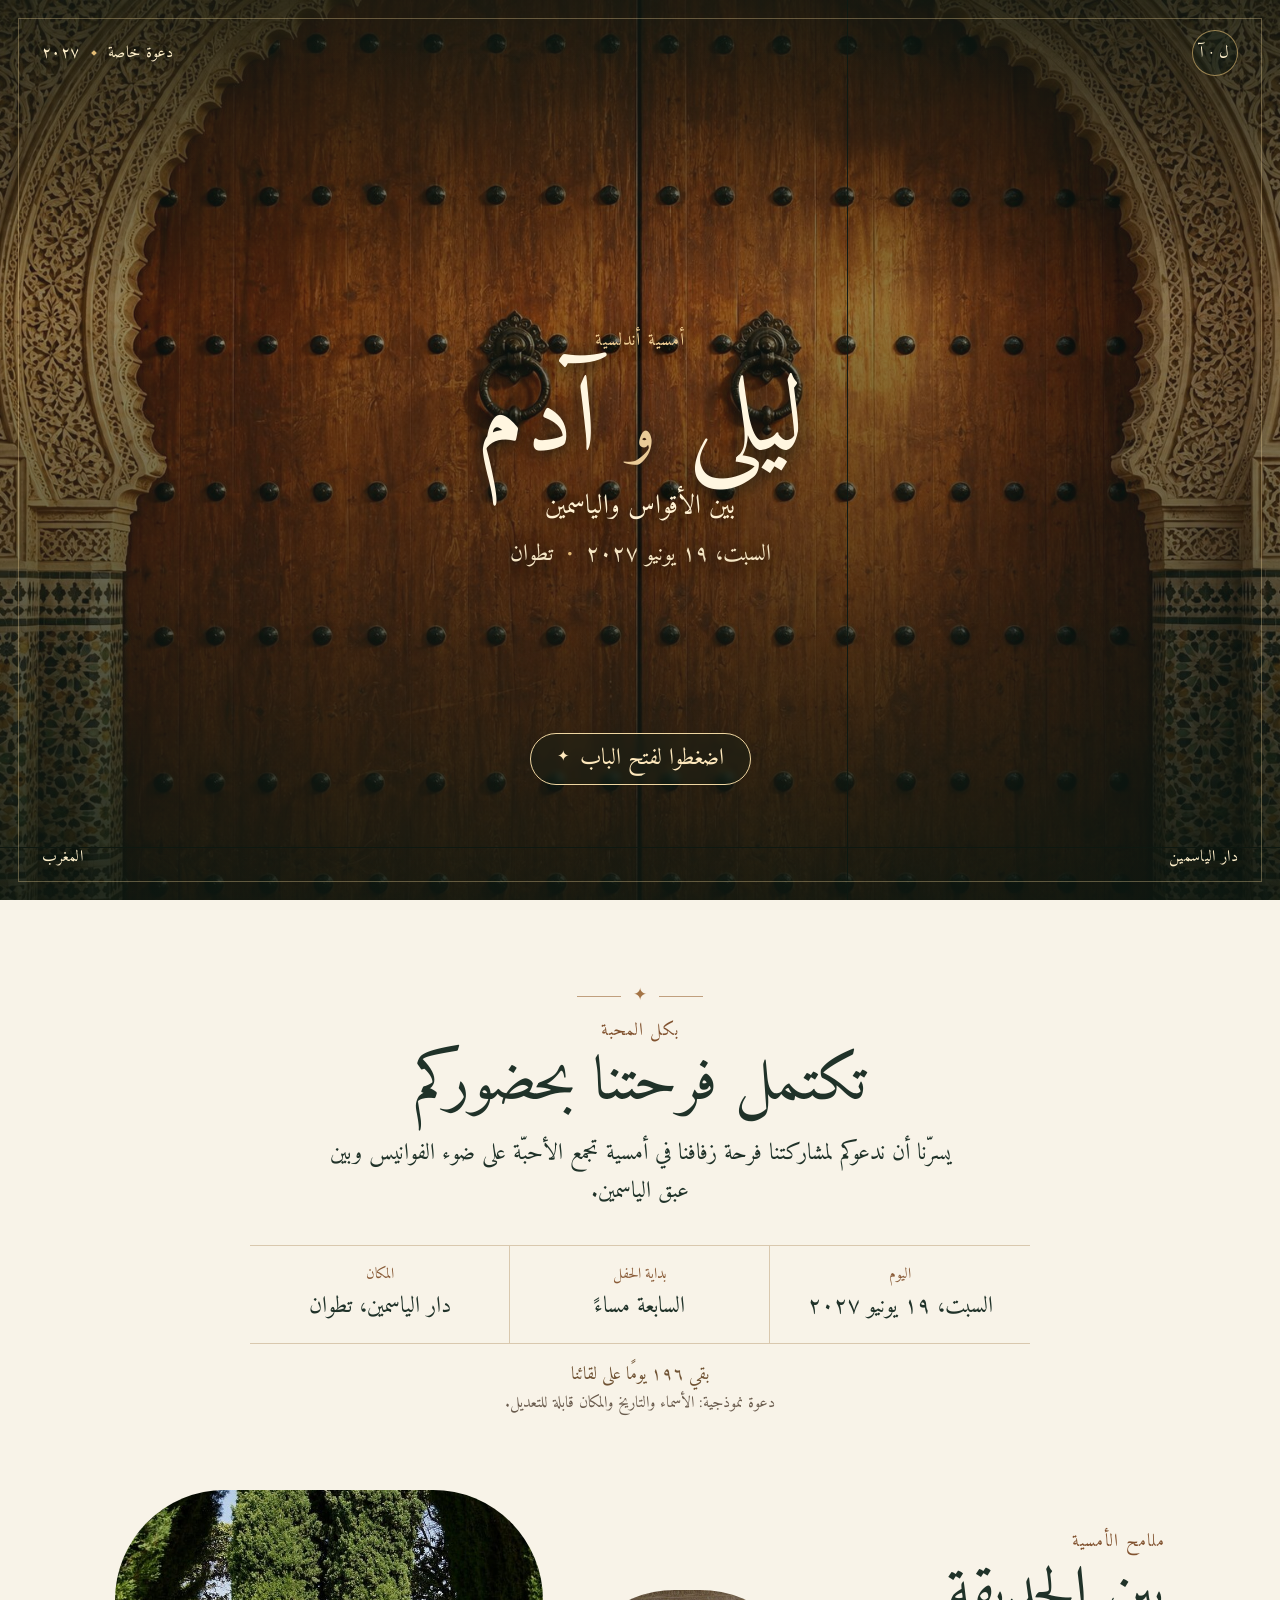
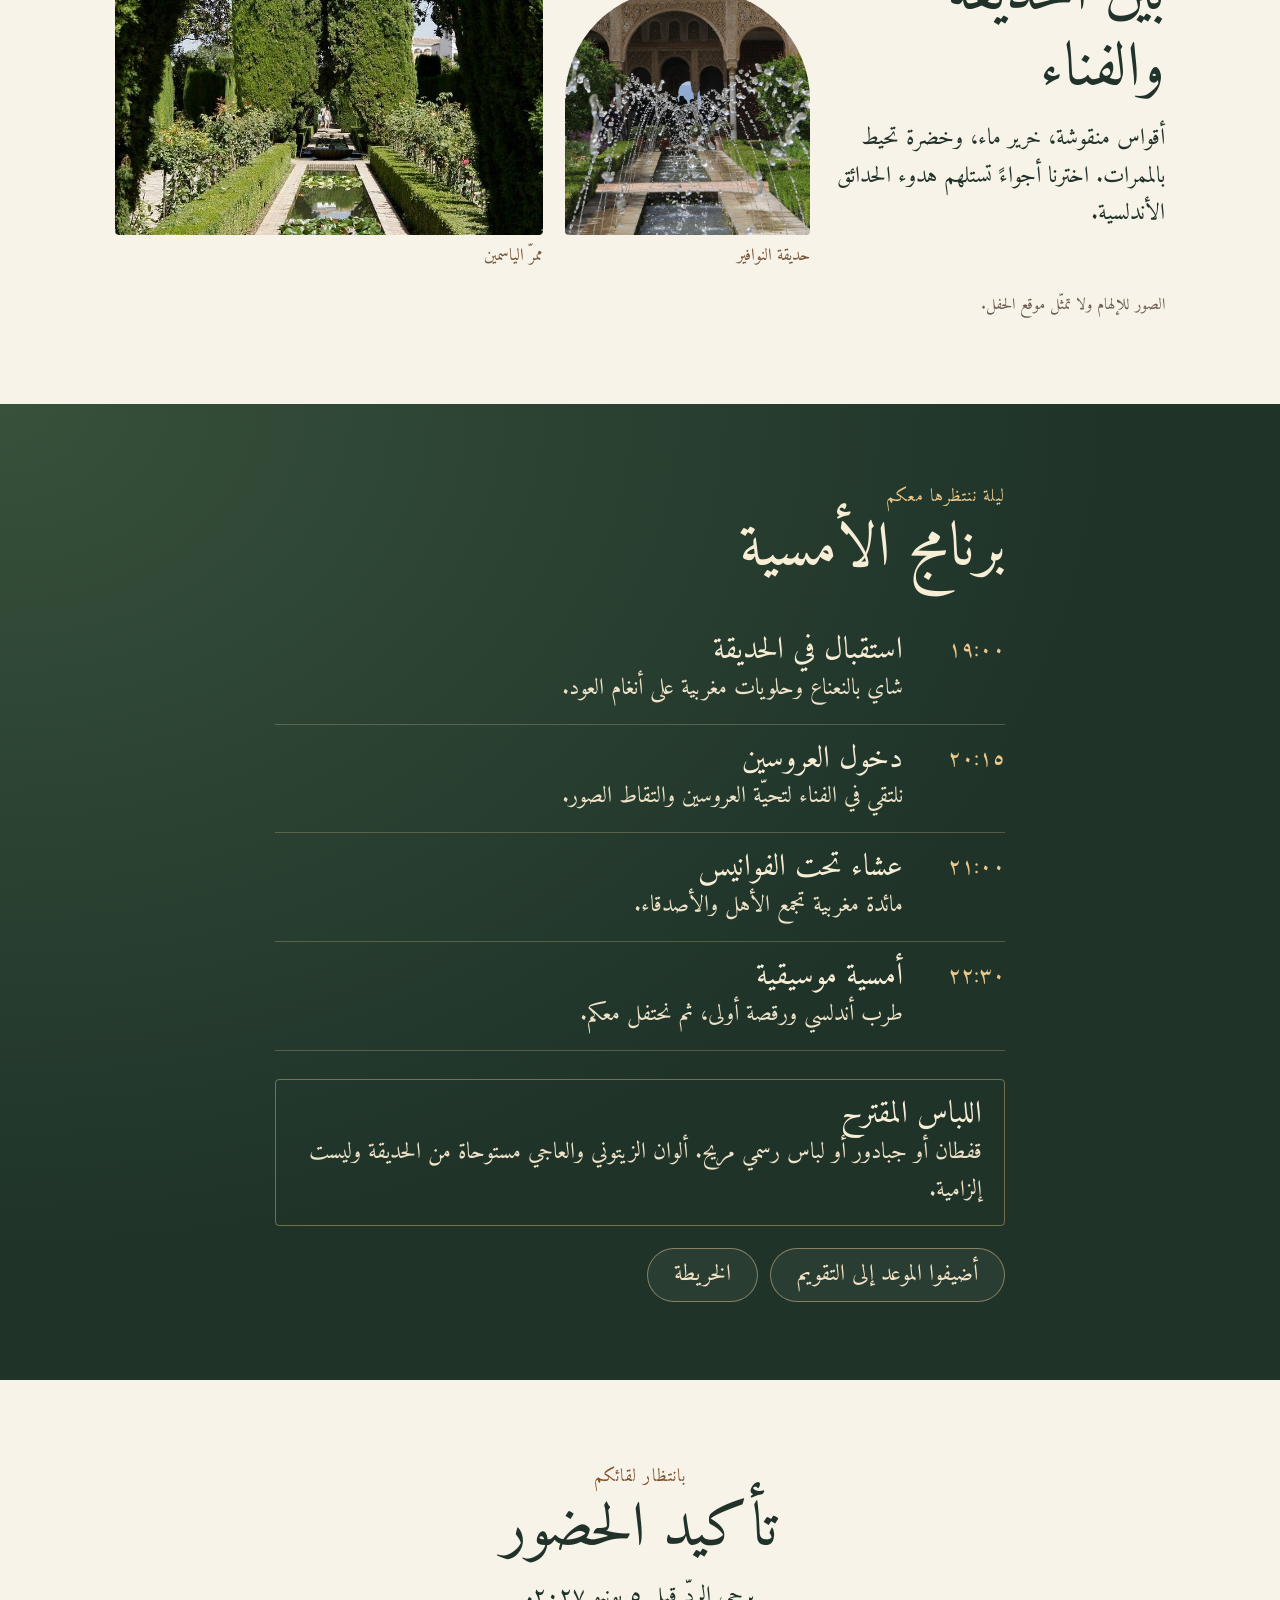
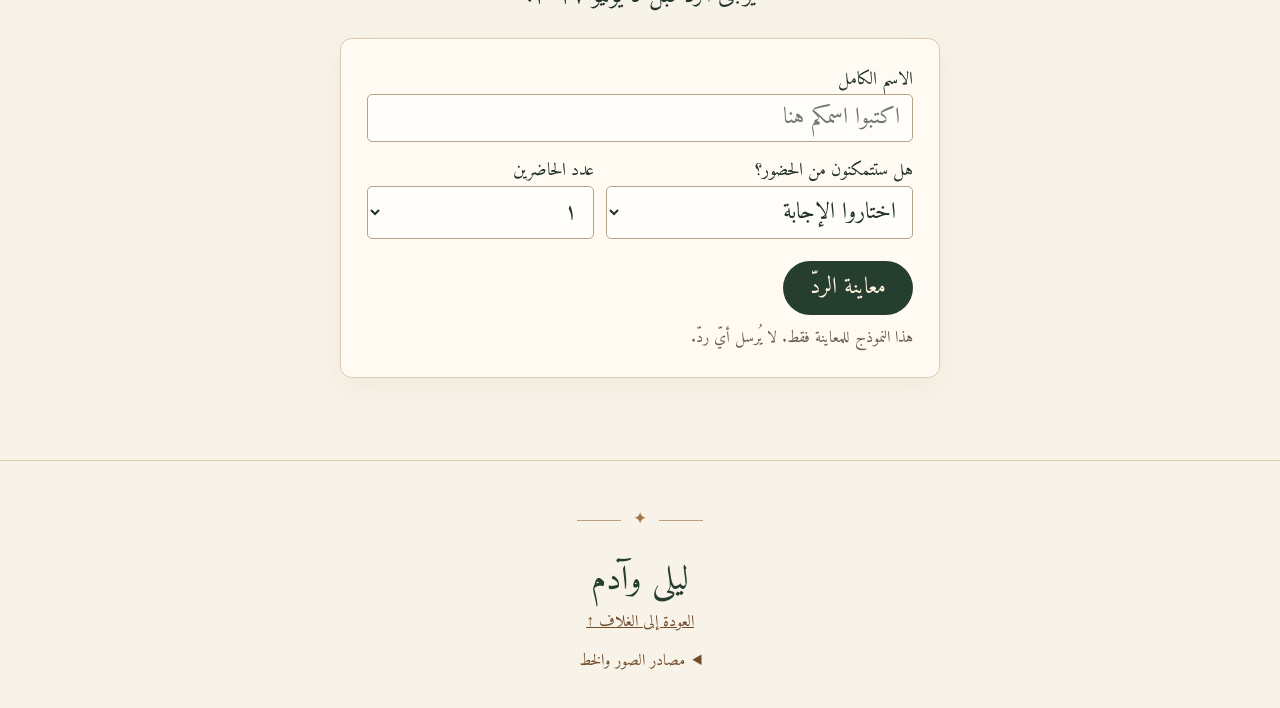
==== commit f31b78bf: "Full-screen photorealistic door cover with creak sound and Arabic tap-to-open hint" ====
--- a/index.html
+++ b/index.html
@@ -2,13 +2,13 @@
 <html lang="ar" dir="rtl">
 <head>
 <meta charset="utf-8"><meta name="viewport" content="width=device-width,initial-scale=1">
-<meta name="theme-color" content="#16251d">
+<meta name="theme-color" content="#12211a">
 <meta name="description" content="دعوة زفاف ليلى وآدم — أمسية أندلسية في دار الياسمين بتطوان، السبت ١٩ يونيو ٢٠٢٧.">
 <meta property="og:title" content="ليلى وآدم | دعوة زفاف">
 <meta property="og:description" content="بين الأقواس والياسمين — السبت ١٩ يونيو ٢٠٢٧، دار الياسمين، تطوان.">
-<meta property="og:image" content="/assets/patio.jpg">
+<meta property="og:image" content="/assets/porte-fermee.jpg">
 <title>ليلى وآدم | دعوة زفاف</title>
-<link rel="icon" href="data:image/svg+xml,%3Csvg xmlns='http://www.w3.org/2000/svg' viewBox='0 0 32 32'%3E%3Crect width='32' height='32' fill='%2316251d'/%3E%3Cpath d='M16 5l7 9v13H9V14z' fill='none' stroke='%23e7c78e' stroke-width='1.6'/%3E%3C/svg%3E">
+<link rel="icon" href="data:image/svg+xml,%3Csvg xmlns='http://www.w3.org/2000/svg' viewBox='0 0 32 32'%3E%3Crect width='32' height='32' fill='%23122119'/%3E%3Cpath d='M16 5l7 9v13H9V14z' fill='none' stroke='%23e7c78e' stroke-width='1.6'/%3E%3C/svg%3E">
 <link rel="preload" href="assets/amiri.woff2" as="font" type="font/woff2" crossorigin>
 <link rel="stylesheet" href="style.css">
 <script src="app.js" defer></script>
@@ -17,26 +17,23 @@
 <a class="skip" href="#invitation">انتقل إلى الدعوة</a>
 
 <header class="cover" id="cover">
-  <div class="cover-bg" aria-hidden="true"></div>
+  <div class="door-layer closed" aria-hidden="true"></div>
+  <div class="door-layer open" id="doorOpen" aria-hidden="true"></div>
+  <div class="cover-shade" aria-hidden="true"></div>
   <div class="cover-frame" aria-hidden="true"></div>
+
   <div class="top"><span class="monogram" aria-hidden="true">ل · آ</span><span>دعوة خاصة <i aria-hidden="true"></i> ٢٠٢٧</span></div>
 
   <div class="cover-content">
     <p class="eyebrow">أمسية أندلسية</p>
     <h1>ليلى <em>و</em> آدم</h1>
     <p class="intro">بين الأقواس والياسمين</p>
+    <p class="cover-date">السبت، ١٩ يونيو ٢٠٢٧ <b aria-hidden="true">·</b> تطوان</p>
+  </div>
 
-    <button class="gate" id="gate" type="button" aria-label="افتحوا الباب لعرض الدعوة">
-      <div class="gate-light" aria-hidden="true"><span>دار الياسمين</span></div>
-      <div class="leaf" data-side="left" aria-hidden="true"><div class="surface"></div></div>
-      <div class="leaf" data-side="right" aria-hidden="true"><div class="surface"></div></div>
-      <div class="gate-ring" aria-hidden="true"></div>
-    </button>
-
-    <p class="cover-date">السبت، ١٩ يونيو ٢٠٢٧ <b aria-hidden="true">·</b> تطوان</p>
-    <a class="btn primary" id="open" href="#invitation">افتحوا الدعوة <span class="chev" aria-hidden="true">↓</span></a>
-    <p class="hint">اضغطوا على الباب أو على الزر</p>
-  </div>
+  <button class="door-hit" id="open" type="button" aria-label="اضغطوا لفتح الباب وعرض الدعوة">
+    <span class="open-hint">اضغطوا لفتح الباب <i class="chev" aria-hidden="true">✦</i></span>
+  </button>
 
   <div class="bottom"><span>دار الياسمين</span><span>المغرب</span></div>
 </header>
@@ -116,11 +113,11 @@
   <a href="#cover" id="replay">العودة إلى الغلاف ↑</a>
   <details>
     <summary>مصادر الصور والخط</summary>
+    <span>صورتا البابين مولّدتان بالذكاء الاصطناعي خصيصًا لهذه الدعوة</span>
     <a href="https://pxhere.com/en/photo/145939" target="_blank" rel="noopener">الفناء — PxHere</a>
     <a href="https://picryl.com/media/alhambra-source-andalusia-7d73c8" target="_blank" rel="noopener">الحديقة — PICRYL</a>
     <a href="https://www.rawpixel.com/image/3340602/free-photo-image-garden-fountain" target="_blank" rel="noopener">الممرّ — Rawpixel</a>
-    <a href="https://picryl.com/media/inside-door-from-a-mausoleum-signed-by-master-rostam-son-of-master-haji-najjar-16504a" target="_blank" rel="noopener">الباب المنقوش — PICRYL</a>
-    <span>الخط: Amiri (رخصة OFL)</span>
+    <span>الخط: Amiri (رخصة OFL) — صوت الباب: مؤثر مولّد</span>
   </details>
 </footer>
 </body>
--- a/style.css
+++ b/style.css
@@ -10,57 +10,46 @@
 h2{font-size:clamp(34px,5.6vw,62px)}
 h3{font-size:clamp(23px,2.9vw,31px)}
 :focus-visible{outline:3px solid #b4733b;outline-offset:5px}
-.skip{position:absolute;z-index:20;inset-inline-start:1rem;top:-6rem;background:#fff;color:#13251d;padding:8px 20px}
+.skip{position:absolute;z-index:30;inset-inline-start:1rem;top:-6rem;background:#fff;color:#13251d;padding:8px 20px}
 .skip:focus{top:1rem}
 
-/* ---------- cover ---------- */
-.cover{min-height:100svh;position:relative;display:grid;place-items:center;text-align:center;color:#fff6e0;isolation:isolate;padding:84px 24px 74px;overflow:hidden;background:#12211a}
-.cover-bg{position:absolute;inset:0;z-index:-2;background:url('assets/patio.jpg') center 45%/cover no-repeat;transform:scale(1.02)}
-.cover:before{content:'';position:absolute;inset:0;z-index:-1;background:linear-gradient(180deg,#0f1d16d9,#17291c8c 30%,#122218a6 58%,#0f1b15f2),radial-gradient(ellipse at 50% 45%,#2a3a2a33,#0d1712b3)}
-.cover-frame{position:absolute;inset:18px;border:1px solid #f4d79d66;pointer-events:none}
-.top,.bottom{position:absolute;inset-inline:42px;display:flex;justify-content:space-between;align-items:center;color:#fff0cb;font-size:16px;letter-spacing:.02em}
+/* ---------- full-screen door cover ---------- */
+.cover{min-height:100svh;position:relative;display:grid;place-items:center;text-align:center;color:#fff6e0;isolation:isolate;overflow:hidden;padding:0;background:#0f1a14}
+.door-layer{position:absolute;inset:0;background-position:center;background-size:cover;background-repeat:no-repeat;transition:opacity 1.3s ease,transform 7s cubic-bezier(.22,.6,.3,1);will-change:opacity,transform}
+.door-layer.closed{background-image:url('assets/porte-fermee.jpg')}
+.door-layer.open{background-image:url('assets/porte-ouverte.jpg');opacity:0;transform:scale(1.045)}
+.is-open .door-layer.open{opacity:1;transform:scale(1.075)}
+.is-open .door-layer.closed{opacity:0}
+.cover-shade{position:absolute;inset:0;background:linear-gradient(180deg,#0e1a13cc,#12201973 34%,#101c16a1 62%,#0d1811e8)}
+.cover-frame{position:absolute;inset:18px;border:1px solid #f4d79d55;pointer-events:none;z-index:3}
+.top,.bottom{position:absolute;inset-inline:42px;display:flex;justify-content:space-between;align-items:center;color:#fff0cb;font-size:16px;letter-spacing:.02em;z-index:4;text-shadow:0 1px 8px #0d1712}
 .top{top:30px}.bottom{bottom:30px}
 .top i{display:inline-block;width:4px;height:4px;background:#e4be77;vertical-align:middle;margin-inline:7px;transform:rotate(45deg)}
-.monogram{border:1px solid #e4be779e;border-radius:50%;display:grid;place-items:center;width:46px;height:46px}
-.cover-content{position:relative;width:min(520px,100%);display:flex;flex-direction:column;align-items:center;gap:2px}
-
-/* ---------- the real wooden gate ---------- */
-.gate{position:relative;width:auto;height:clamp(230px,32vh,400px);aspect-ratio:780/1393;margin:18px auto 14px;perspective:900px;cursor:pointer;border:0;padding:0;background:none;-webkit-tap-highlight-color:transparent;isolation:isolate}
-.gate:before{content:'';position:absolute;inset:-13px -13px -8px;border-radius:50% 50% 3px 3px/26% 26% 3px 3px;border:1px solid #e8ce9a80;background:linear-gradient(180deg,#2c3a2b4d,#101a1480);box-shadow:0 20px 60px #0b1510a6,inset 0 0 22px #0f1a1459;z-index:-1}
-.gate:after{content:'';position:absolute;inset:0;border-radius:2px;box-shadow:inset 0 0 26px #0d1611a1,inset 0 -14px 20px #0d161180;pointer-events:none;z-index:4}
-.gate-light{position:absolute;inset:0;display:grid;place-items:center;background:radial-gradient(circle at 50% 62%,#f7e2b6,#d7b077 38%,#8d6a3d 68%,#2d2417);overflow:hidden}
-.gate-light span{font-size:20px;color:#43301c;opacity:.72;transform:translateY(26px);letter-spacing:.04em}
-.leaf{position:absolute;top:0;bottom:0;width:50%;overflow:hidden;background-image:url('assets/porte.jpg');background-size:200% 100%;background-repeat:no-repeat;transition:transform 1.05s cubic-bezier(.32,.72,.16,1),opacity 1.05s linear;z-index:3;will-change:transform}
-.leaf[data-side="left"]{left:0;background-position:0 0;transform-origin:left center}
-.leaf[data-side="right"]{right:0;background-position:100% 0;transform-origin:right center}
-.gate-ring{position:absolute;top:47%;left:50%;width:11px;height:11px;margin:-5.5px 0 0 -5.5px;border-radius:50%;background:radial-gradient(circle at 35% 30%,#f4e2bc,#7a6748 70%,#2b2418);box-shadow:0 1px 3px #00000080;z-index:5;transition:opacity .4s}
-.is-open .leaf[data-side="left"]{transform:rotateY(-108deg);opacity:.18}
-.is-open .leaf[data-side="right"]{transform:rotateY(108deg);opacity:.18}
-.is-open .gate-ring{opacity:0}
-.gate:hover .leaf,.gate:focus-visible .leaf{filter:brightness(1.06)}
-.eyebrow{font-size:17px;color:#81522f;letter-spacing:.06em;margin-bottom:10px}
-.cover .eyebrow{color:#f0cd8f;margin-bottom:4px}
-.cover h1{font-size:clamp(52px,9vw,104px);line-height:1.1;text-shadow:0 3px 22px #0d1712}
+.monogram{border:1px solid #e4be779e;border-radius:50%;display:grid;place-items:center;width:46px;height:46px;background:#12211a66}
+.cover-content{position:relative;z-index:2;padding:0 24px;text-shadow:0 2px 18px #0d1712}
+.eyebrow{font-size:18px;color:#81522f;letter-spacing:.06em}
+.cover .eyebrow{color:#f2d096;margin-bottom:8px}
+.cover h1{font-size:clamp(54px,9vw,108px);line-height:1.12}
 .cover h1 em{color:#eacb98;font-weight:400;font-style:normal;font-size:.62em}
-.intro{color:#fff2d4;font-size:clamp(18px,2.6vw,26px)}
-.cover-date{color:#f5e6c5;margin-top:4px}
+.intro{color:#fff2d4;font-size:clamp(19px,2.6vw,27px)}
+.cover-date{color:#f5e6c5;margin-top:6px}
 .cover-date b{color:#e1ba77;margin-inline:6px}
-.hint{font-size:15px;color:#e6d3ad;opacity:.85;margin-top:6px}
-.chev{display:inline-block;transition:transform .3s}
-.btn{display:inline-flex;align-items:center;justify-content:center;gap:11px;min-height:49px;padding:7px 26px;border:1px solid transparent;border-radius:999px;text-decoration:none;cursor:pointer;transition:background .2s,color .2s,border-color .2s}
-.primary{background:#ecd29c;color:#1e2d25;margin-top:12px}
-.primary:hover{background:#fff0cb}
-.dark{background:#263e30;color:#fff5df}
-.dark:hover{background:#395241}
-.dark:disabled{opacity:.55;cursor:default}
-.ghost{border-color:#e3c89480;color:#f4e3c4;background:#ffffff0d}
-.ghost:hover{background:#ffffff1f}
-.cover .btn.primary:focus-visible{outline-color:#f7e2b6}
+.door-hit{position:absolute;inset:0;z-index:5;display:grid;align-items:end;justify-items:center;padding-bottom:9%;background:none;border:0;cursor:pointer;-webkit-tap-highlight-color:transparent;transition:opacity .5s}
+.open-hint{display:inline-flex;align-items:center;gap:10px;min-height:46px;padding:6px 26px;border:1px solid #efd6a1;border-radius:999px;background:#1322194d;backdrop-filter:blur(3px);color:#ffe9bd;font-size:clamp(18px,2.4vw,23px);animation:pulse 2.2s ease-in-out infinite}
+.chev{font-style:normal;font-size:15px}
+@keyframes pulse{0%,100%{opacity:.85}50%{opacity:1}}
+.is-open .door-hit{opacity:0;pointer-events:none}
+.is-open .open-hint{animation:none}
 
 /* ---------- shared ---------- */
 .wrap{width:min(1050px,calc(100% - 48px));margin-inline:auto}
 .rule{display:flex;justify-content:center;align-items:center;gap:12px;color:#a47445;font-size:17px;margin:19px auto}
 .rule:before,.rule:after{content:'';width:44px;height:1px;background:currentColor;opacity:.65}
+.btn{display:inline-flex;align-items:center;justify-content:center;gap:11px;min-height:49px;padding:7px 26px;border:1px solid transparent;border-radius:999px;text-decoration:none;cursor:pointer;transition:background .2s,color .2s,border-color .2s}
+.dark{background:#263e30;color:#fff5df}
+.dark:hover{background:#395241}
+.ghost{border-color:#e3c89480;color:#f4e3c4;background:#ffffff0d}
+.ghost:hover{background:#ffffff1f}
 
 /* ---------- welcome ---------- */
 .welcome{text-align:center;padding:82px 0 74px}
@@ -109,8 +98,8 @@
 .footer{border-top:1px solid #ddcbb1;text-align:center;padding:26px 16px 34px;color:#734c2d;font-size:16px}
 .sign{font-size:34px;color:#263e30}
 .footer details{margin-top:12px}
-.footer details a{display:block;font-size:15px}
-.footer details span{display:block;font-size:15px;opacity:.8}
+.footer details a,.footer details span{display:block;font-size:15px}
+.footer details span{opacity:.8}
 .footer summary{cursor:pointer}
 main:focus{outline:none}
 
@@ -120,8 +109,7 @@
   .garden img{height:190px}.fountain img{height:245px}
   .cover-frame{inset:11px}
   .top,.bottom{inset-inline:22px}.top{top:20px}.bottom{bottom:20px}
-  .cover{padding:70px 20px 62px}
-  .gate{height:clamp(200px,27vh,300px);margin:12px auto 10px}
+  .door-hit{padding-bottom:12%}
 }
 @media(max-width:470px){
   .facts{grid-template-columns:1fr}
@@ -135,8 +123,7 @@
   .gallery{padding-bottom:54px}
   .cover h1{font-size:clamp(46px,13vw,64px)}
   .cover .intro{font-size:17px}
-  .hint{font-size:14px}
 }
 @media(prefers-reduced-motion:reduce){
-  *,*:before,*:after{scroll-behavior:auto!important;transition:none!important}
+  *,*:before,*:after{scroll-behavior:auto!important;transition:none!important;animation:none!important}
 }
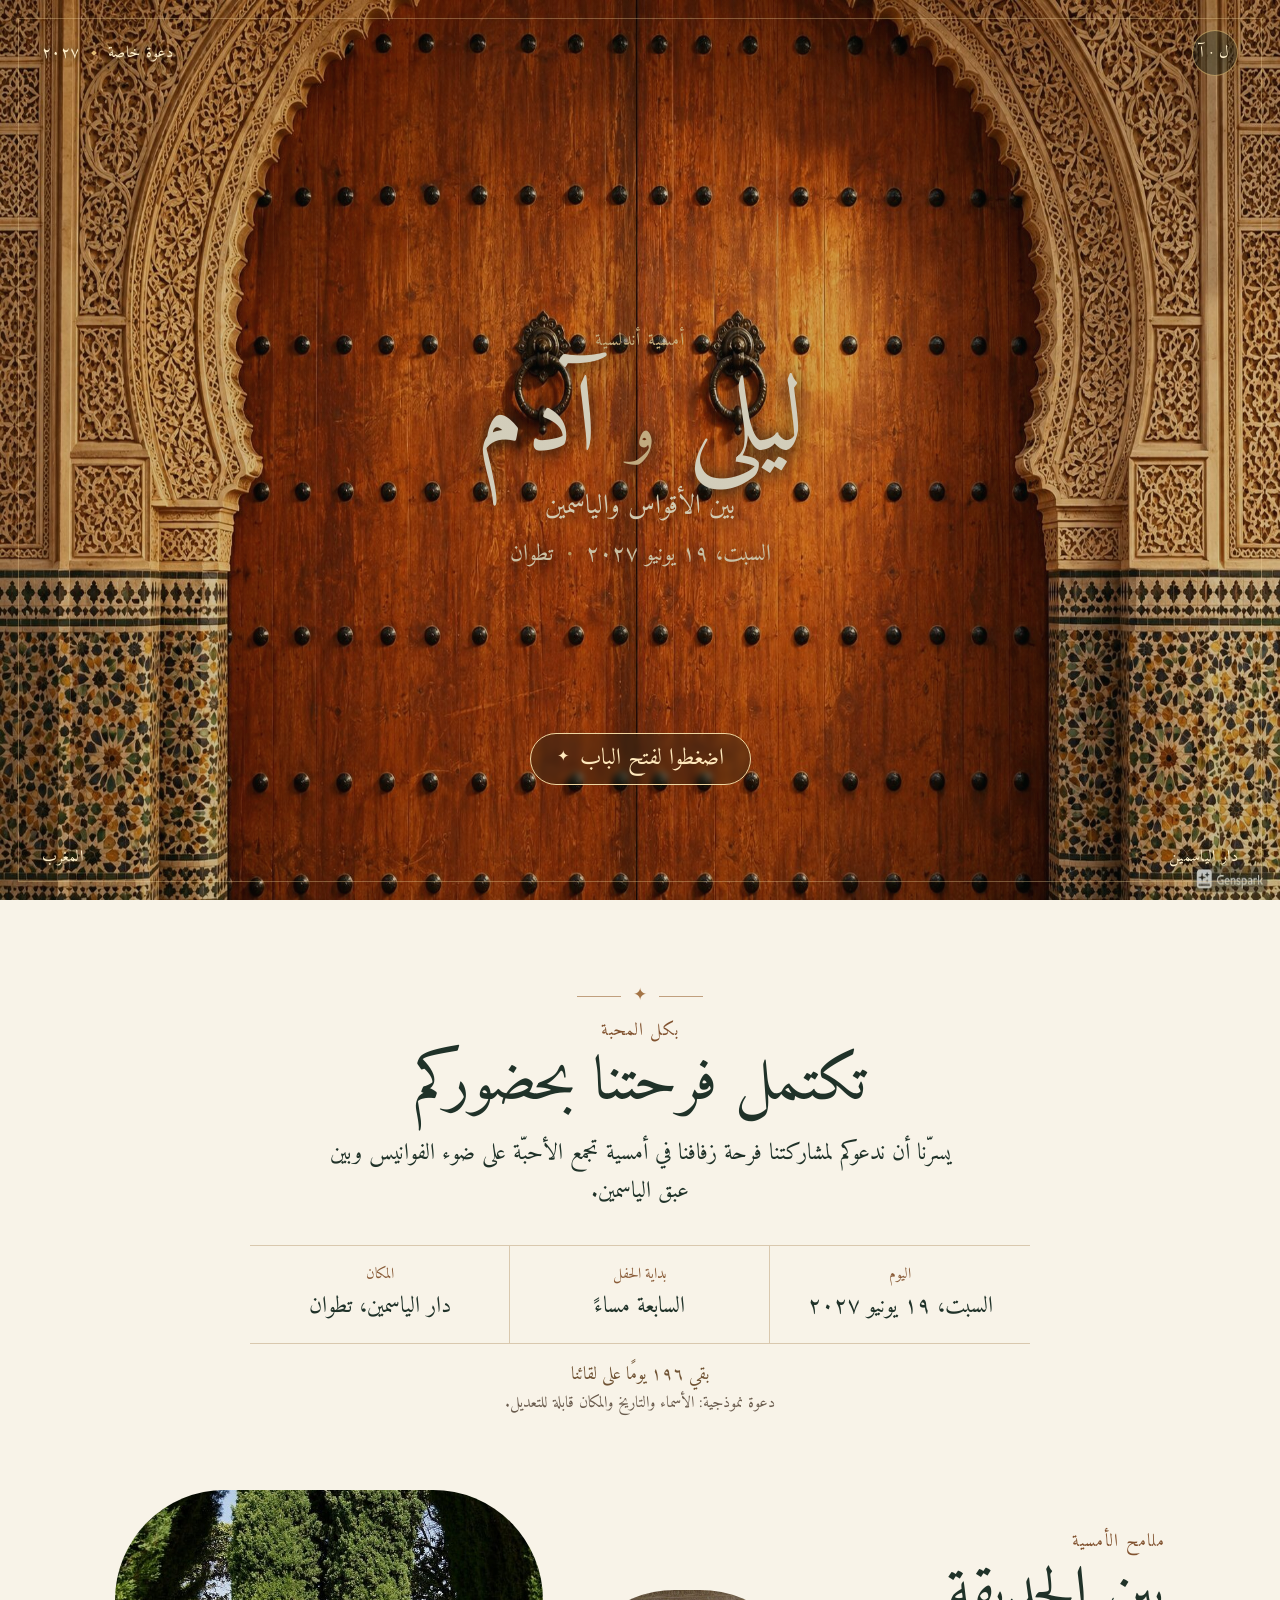
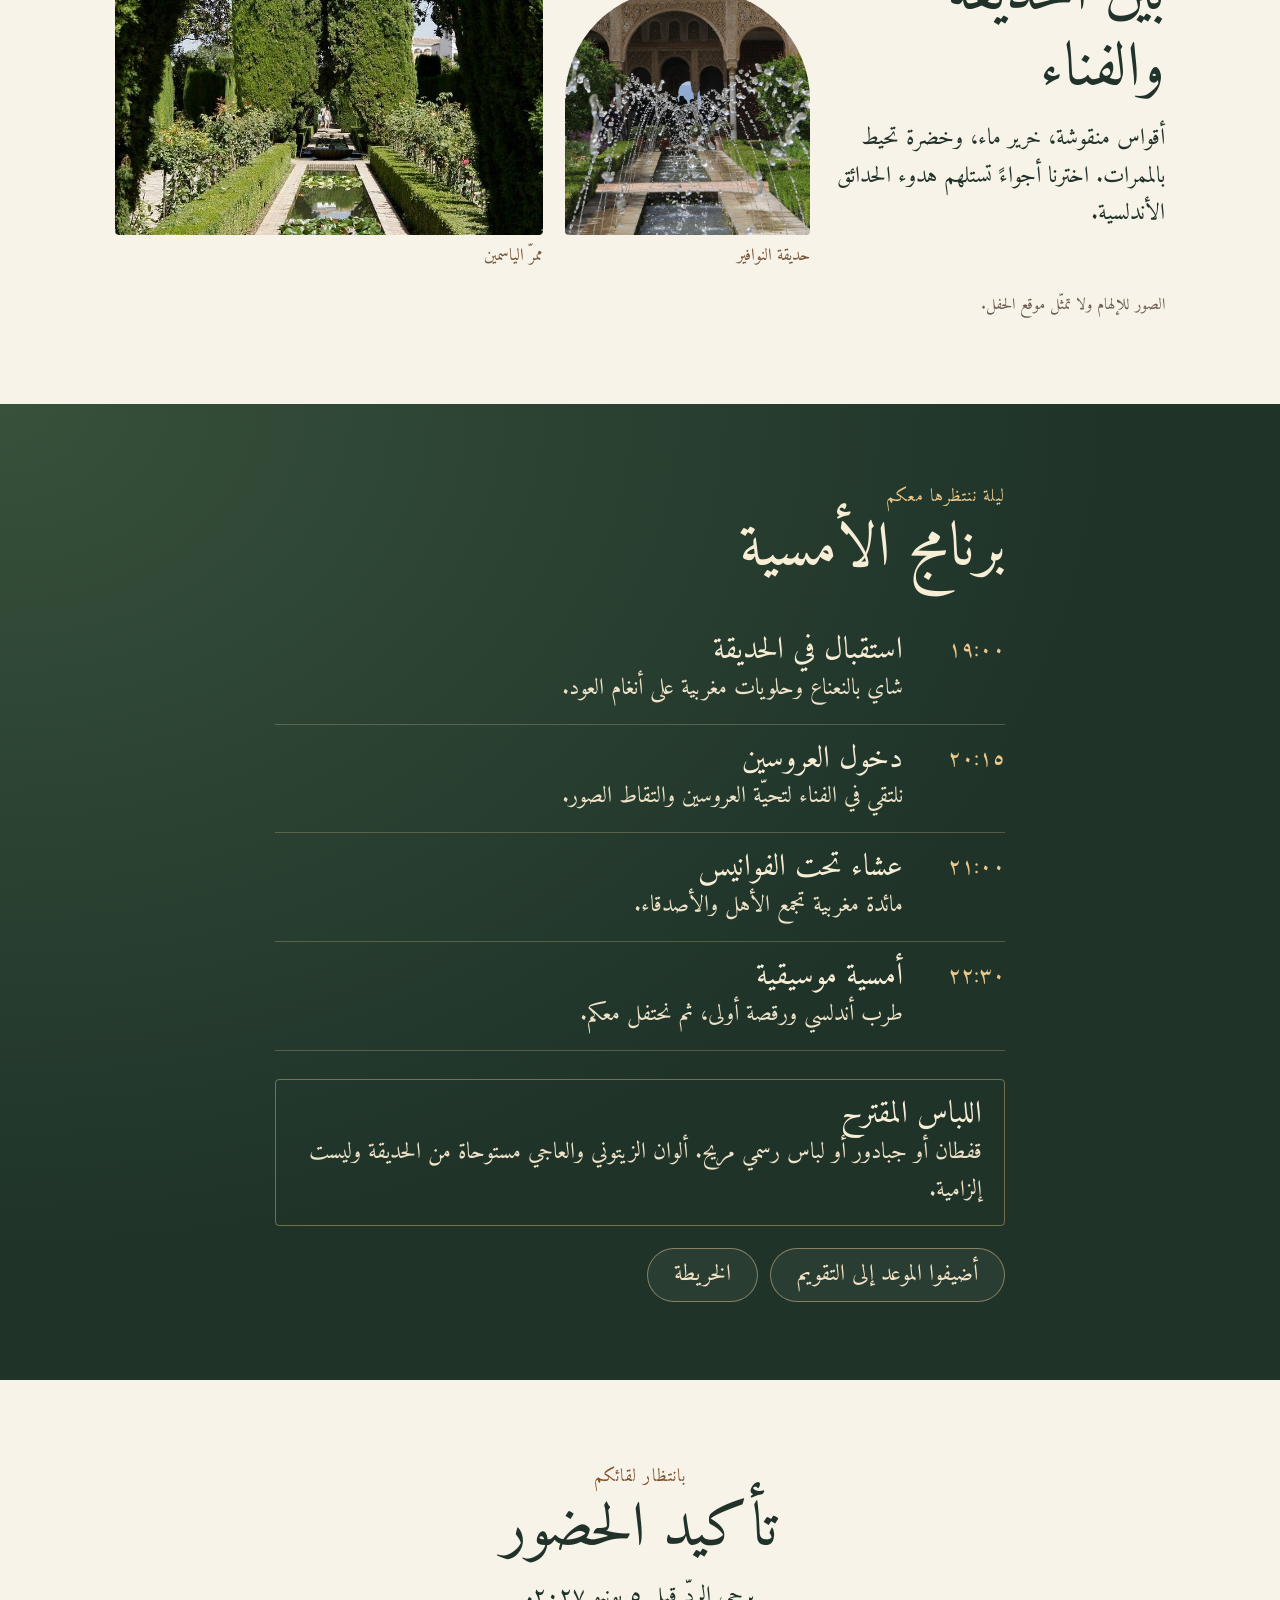
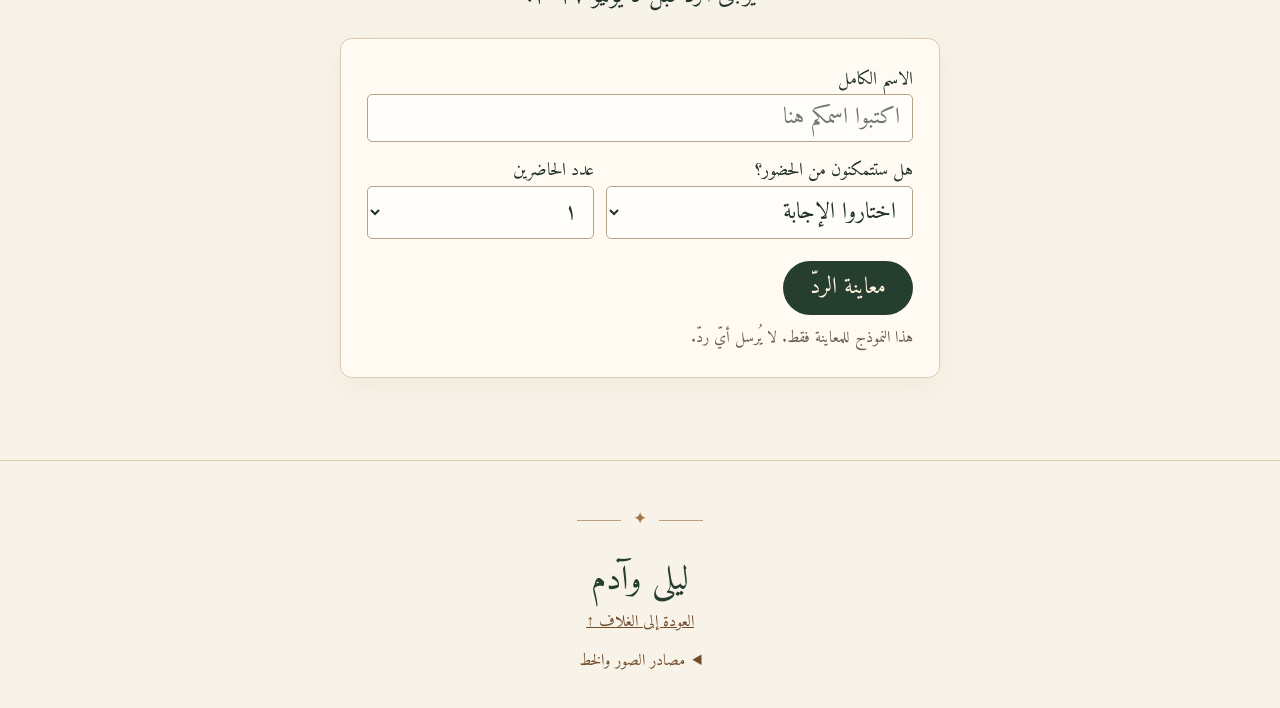
==== commit adf93731: "Genuine 3D door swing on generated gate, full reveal, royalty-free Arabic Oud track (no creak)" ====
--- a/index.html
+++ b/index.html
@@ -17,8 +17,9 @@
 <a class="skip" href="#invitation">انتقل إلى الدعوة</a>
 
 <header class="cover" id="cover">
-  <div class="door-layer closed" aria-hidden="true"></div>
-  <div class="door-layer open" id="doorOpen" aria-hidden="true"></div>
+  <div class="courtyard" aria-hidden="true"></div>
+  <div class="door-half left" aria-hidden="true"><div class="door-skin"></div></div>
+  <div class="door-half right" aria-hidden="true"><div class="door-skin"></div></div>
   <div class="cover-shade" aria-hidden="true"></div>
   <div class="cover-frame" aria-hidden="true"></div>
 
@@ -117,7 +118,9 @@
     <a href="https://pxhere.com/en/photo/145939" target="_blank" rel="noopener">الفناء — PxHere</a>
     <a href="https://picryl.com/media/alhambra-source-andalusia-7d73c8" target="_blank" rel="noopener">الحديقة — PICRYL</a>
     <a href="https://www.rawpixel.com/image/3340602/free-photo-image-garden-fountain" target="_blank" rel="noopener">الممرّ — Rawpixel</a>
-    <span>الخط: Amiri (رخصة OFL) — صوت الباب: مؤثر مولّد</span>
+    <span>صورتا البابين مولّدتان بالذكاء الاصطناعي خصيصًا لهذه الدعوة</span>
+    <span>الموسيقى: «Arabic Oud» لـ TimTaj — <a href="https://freemusicarchive.org/music/timtaj/single/arabic-oud/" target="_blank" rel="noopener">رخصة CC BY-NC-ND 4.0</a></span>
+    <span>الخط: Amiri (رخصة OFL)</span>
   </details>
 </footer>
 </body>
--- a/style.css
+++ b/style.css
@@ -14,13 +14,18 @@
 .skip:focus{top:1rem}
 
 /* ---------- full-screen door cover ---------- */
-.cover{min-height:100svh;position:relative;display:grid;place-items:center;text-align:center;color:#fff6e0;isolation:isolate;overflow:hidden;padding:0;background:#0f1a14}
-.door-layer{position:absolute;inset:0;background-position:center;background-size:cover;background-repeat:no-repeat;transition:opacity 1.3s ease,transform 7s cubic-bezier(.22,.6,.3,1);will-change:opacity,transform}
-.door-layer.closed{background-image:url('assets/porte-fermee.jpg')}
-.door-layer.open{background-image:url('assets/porte-ouverte.jpg');opacity:0;transform:scale(1.045)}
-.is-open .door-layer.open{opacity:1;transform:scale(1.075)}
-.is-open .door-layer.closed{opacity:0}
-.cover-shade{position:absolute;inset:0;background:linear-gradient(180deg,#0e1a13cc,#12201973 34%,#101c16a1 62%,#0d1811e8)}
+.cover{min-height:100svh;position:relative;display:grid;place-items:center;text-align:center;color:#fff6e0;isolation:isolate;overflow:hidden;padding:0;background:#0f1a14;perspective:1400px}
+.courtyard{position:absolute;inset:0;background:url('assets/porte-ouverte.jpg') center/cover no-repeat;transform:scale(1.02);transition:transform 3.4s cubic-bezier(.24,.6,.3,1)}
+.is-open .courtyard{transform:scale(1.09)}
+.door-half{position:absolute;top:0;bottom:0;width:50.3%;overflow:hidden;z-index:2;will-change:transform;transition:transform 3s cubic-bezier(.45,.05,.3,1)}
+.door-half .door-skin{position:absolute;inset:0;background-image:url('assets/porte-fermee.jpg');background-size:200% 100%;background-repeat:no-repeat}
+.door-half.left{left:0;transform-origin:left center;box-shadow:12px 0 34px #0b151055}
+.door-half.left .door-skin{background-position:0 0}
+.door-half.right{right:0;transform-origin:right center;box-shadow:-12px 0 34px #0b151055}
+.door-half.right .door-skin{background-position:100% 0}
+.is-open .door-half.left{transform:rotateY(-102deg)}
+.is-open .door-half.right{transform:rotateY(102deg)}
+.cover-shade{position:absolute;inset:0;z-index:3;background:linear-gradient(180deg,#0e1a1330,#12201930 34%,#101c1630 62%,#0d18113d);transition:background 1.5s;pointer-events:none}
 .cover-frame{position:absolute;inset:18px;border:1px solid #f4d79d55;pointer-events:none;z-index:3}
 .top,.bottom{position:absolute;inset-inline:42px;display:flex;justify-content:space-between;align-items:center;color:#fff0cb;font-size:16px;letter-spacing:.02em;z-index:4;text-shadow:0 1px 8px #0d1712}
 .top{top:30px}.bottom{bottom:30px}
@@ -110,6 +115,7 @@
   .cover-frame{inset:11px}
   .top,.bottom{inset-inline:22px}.top{top:20px}.bottom{bottom:20px}
   .door-hit{padding-bottom:12%}
+  .door-half{width:50.6%}
 }
 @media(max-width:470px){
   .facts{grid-template-columns:1fr}
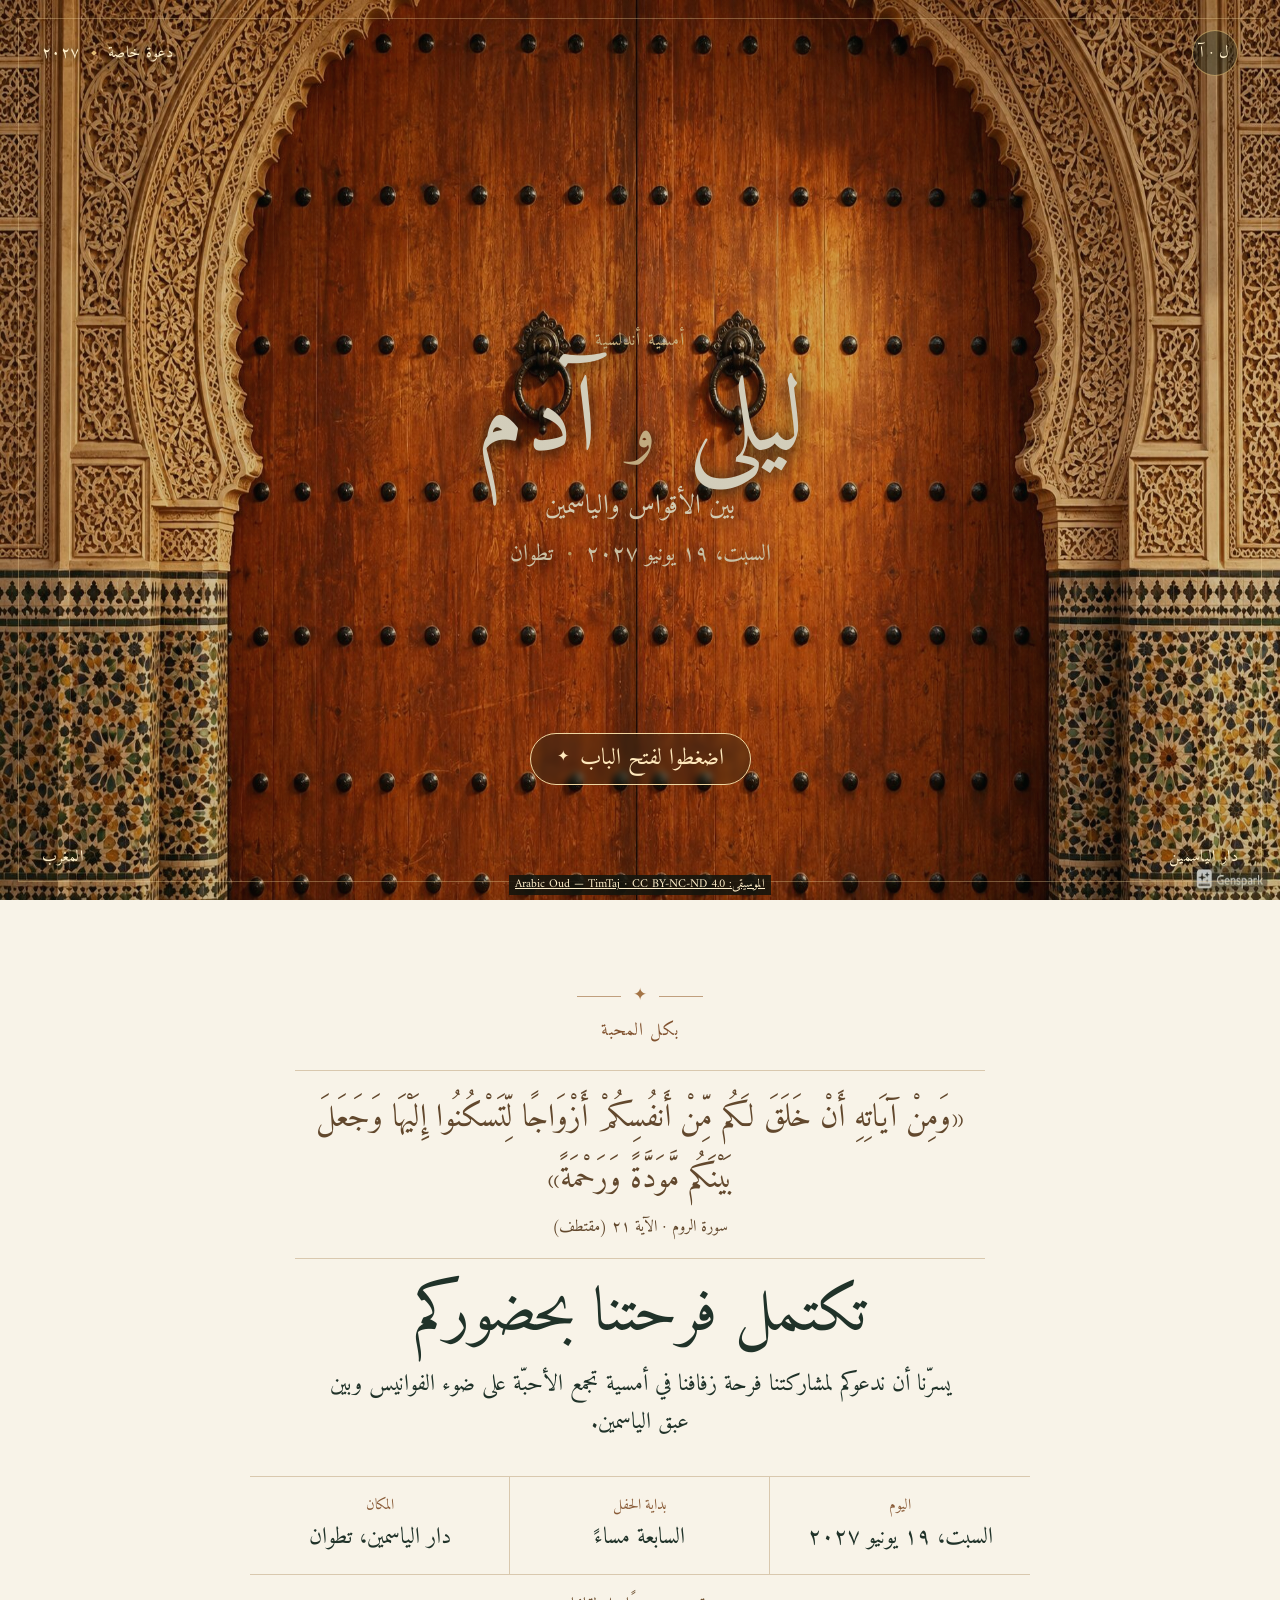
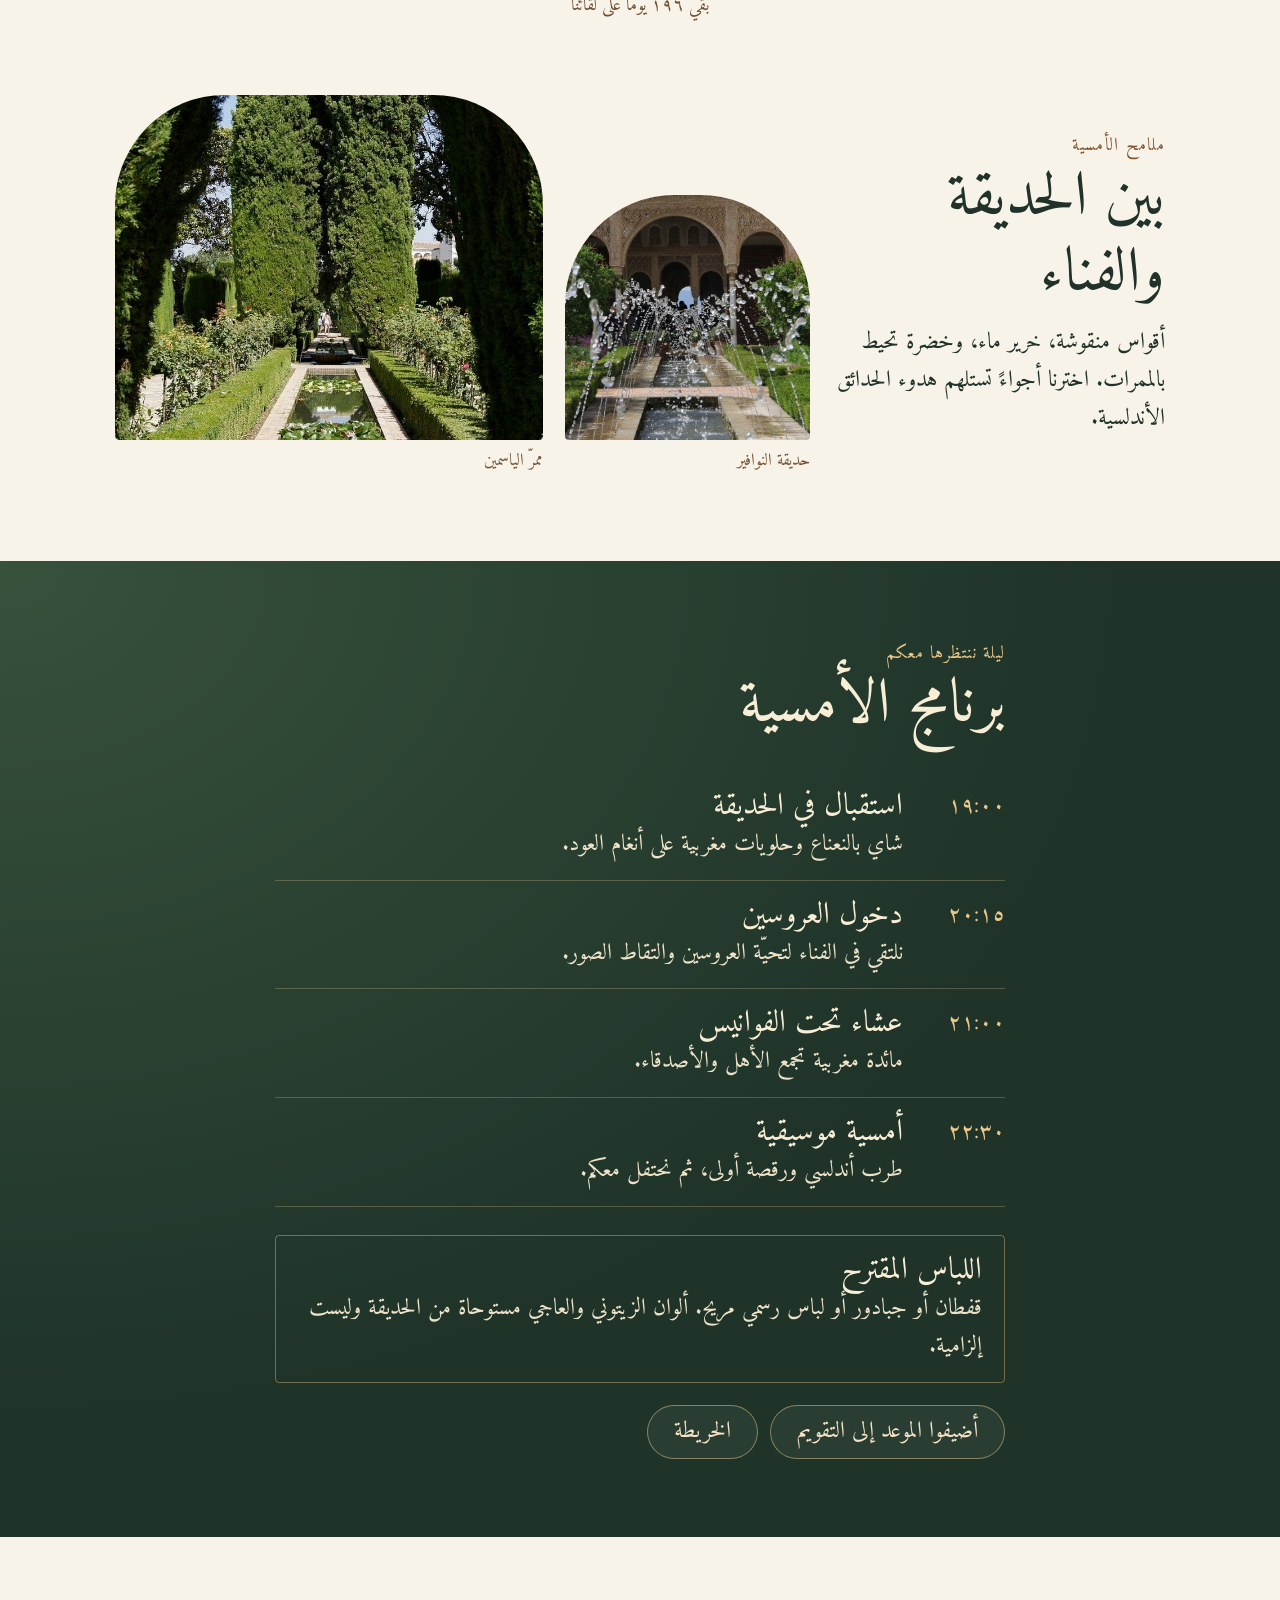
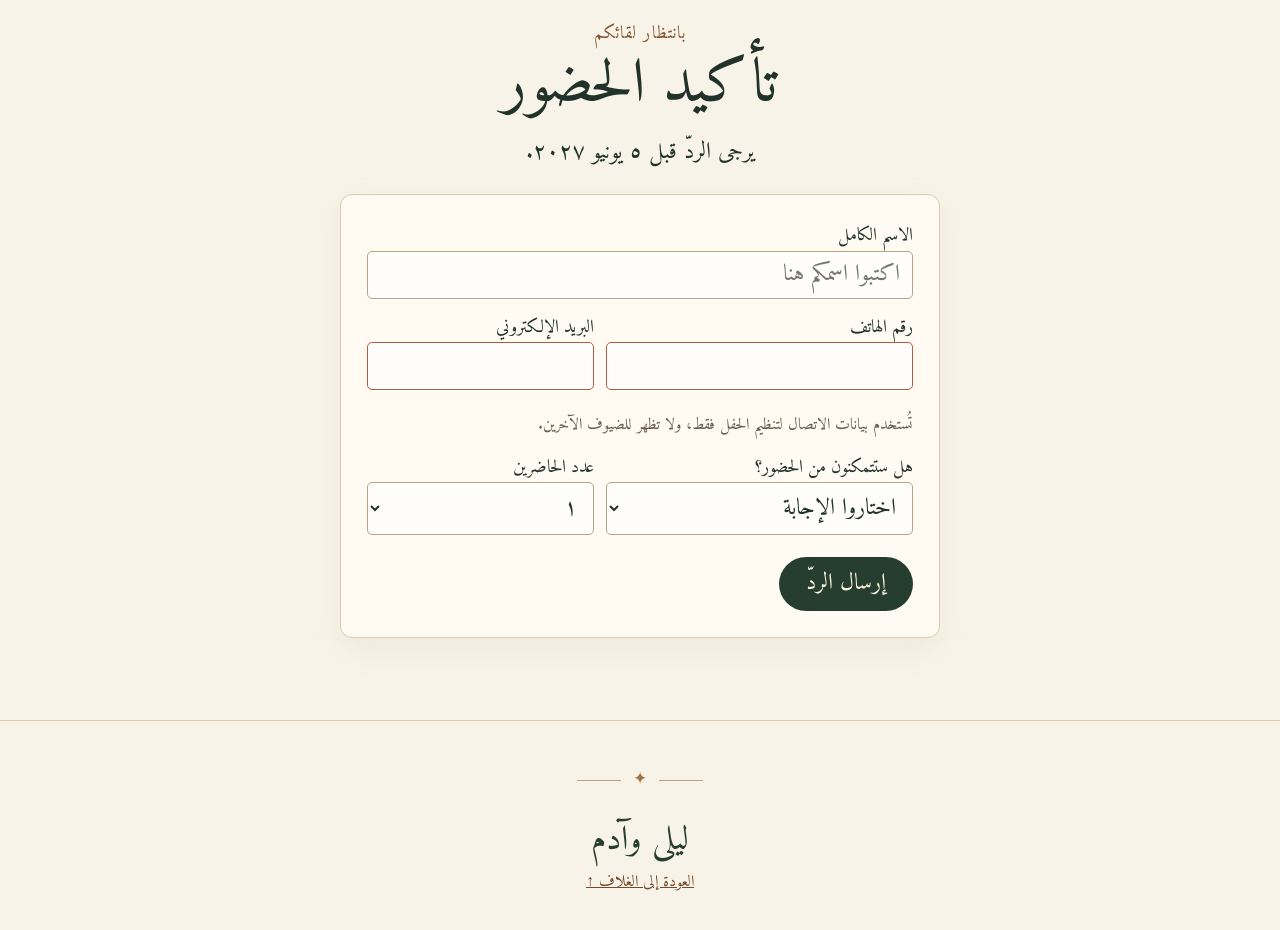
==== commit 922f36bc: "RSVP: server-side storage, admin dashboard, Quranic verse, removed sample mentions" ====
--- a/index.html
+++ b/index.html
@@ -36,6 +36,7 @@
     <span class="open-hint">اضغطوا لفتح الباب <i class="chev" aria-hidden="true">✦</i></span>
   </button>
 
+  <a class="music-credit" href="https://freemusicarchive.org/music/timtaj/single/arabic-oud/" target="_blank" rel="noopener">الموسيقى: Arabic Oud — TimTaj · CC BY-NC-ND 4.0</a>
   <div class="bottom"><span>دار الياسمين</span><span>المغرب</span></div>
 </header>
 
@@ -43,6 +44,7 @@
   <section class="welcome wrap">
     <div class="rule" aria-hidden="true">✦</div>
     <p class="eyebrow">بكل المحبة</p>
+    <figure class="verse"><blockquote>«وَمِنْ آيَاتِهِ أَنْ خَلَقَ لَكُم مِّنْ أَنفُسِكُمْ أَزْوَاجًا لِّتَسْكُنُوا إِلَيْهَا وَجَعَلَ بَيْنَكُم مَّوَدَّةً وَرَحْمَةً»</blockquote><figcaption>سورة الروم · الآية ٢١ (مقتطف)</figcaption></figure>
     <h2>تكتمل فرحتنا بحضوركم</h2>
     <p>يسرّنا أن ندعوكم لمشاركتنا فرحة زفافنا في أمسية تجمع الأحبّة على ضوء الفوانيس وبين عبق الياسمين.</p>
     <div class="facts">
@@ -51,7 +53,6 @@
       <div><small>المكان</small><strong>دار الياسمين، تطوان</strong></div>
     </div>
     <p class="countdown" id="countdown" aria-live="polite"></p>
-    <p class="sample">دعوة نموذجية: الأسماء والتاريخ والمكان قابلة للتعديل.</p>
   </section>
 
   <section class="gallery wrap" aria-labelledby="gallery-title">
@@ -62,7 +63,6 @@
     </div>
     <figure class="garden"><img src="assets/jardin.jpg" width="1100" height="733" alt="نافورة في حديقة تطلّ على أقواس أندلسية" loading="lazy" decoding="async"><figcaption>حديقة النوافير</figcaption></figure>
     <figure class="fountain"><img src="assets/fontaine.jpg" width="760" height="1165" alt="حوض ماء طويل بين صفّين من الأشجار" loading="lazy" decoding="async"><figcaption>ممرّ الياسمين</figcaption></figure>
-    <p class="photo-note">الصور للإلهام ولا تمثّل موقع الحفل.</p>
   </section>
 
   <section class="program" aria-labelledby="program-title">
@@ -87,21 +87,22 @@
     <p class="eyebrow">بانتظار لقائكم</p>
     <h2 id="rsvp-title">تأكيد الحضور</h2>
     <p>يرجى الردّ قبل ٥ يونيو ٢٠٢٧.</p>
-    <form id="rsvp" novalidate>
+    <form id="rsvp" method="post" action="/api/rsvp" accept-charset="UTF-8">
       <label for="name">الاسم الكامل</label>
       <input id="name" name="name" autocomplete="name" maxlength="100" required placeholder="اكتبوا اسمكم هنا">
+      <div class="form-row"><div><label for="phone">رقم الهاتف</label><input id="phone" name="phone" type="tel" dir="ltr" autocomplete="tel" maxlength="32" required></div><div><label for="email">البريد الإلكتروني</label><input id="email" name="email" type="email" dir="ltr" autocomplete="email" maxlength="254" required></div></div>
+      <p class="sample">تُستخدم بيانات الاتصال لتنظيم الحفل فقط، ولا تظهر للضيوف الآخرين.</p>
       <div class="form-row">
         <div><label for="attendance">هل ستتمكنون من الحضور؟</label>
-          <select id="attendance" required>
+          <select id="attendance" name="attendance" required>
             <option value="">اختاروا الإجابة</option>
             <option value="yes">نعم، بكل سرور</option>
             <option value="no">أعتذر عن الحضور</option>
           </select></div>
         <div><label for="guests">عدد الحاضرين</label>
-          <select id="guests"><option value="1">١</option><option value="2">٢</option><option value="3">٣</option><option value="4">٤</option></select></div>
+          <select id="guests" name="guests"><option value="1">١</option><option value="2">٢</option><option value="3">٣</option><option value="4">٤</option></select></div>
       </div>
-      <button class="btn dark" id="rsvp-button" type="submit">معاينة الردّ</button>
-      <p id="rsvp-mode" class="sample">هذا النموذج للمعاينة فقط. لا يُرسل أيّ ردّ.</p>
+      <button class="btn dark" id="rsvp-button" type="submit" disabled>إرسال الردّ</button>
       <p id="status" role="status" hidden></p>
       <noscript><p>يرجى تفعيل جافاسكريبت لاستخدام النموذج.</p></noscript>
     </form>
@@ -112,16 +113,6 @@
   <div class="rule" aria-hidden="true">✦</div>
   <p class="sign">ليلى وآدم</p>
   <a href="#cover" id="replay">العودة إلى الغلاف ↑</a>
-  <details>
-    <summary>مصادر الصور والخط</summary>
-    <span>صورتا البابين مولّدتان بالذكاء الاصطناعي خصيصًا لهذه الدعوة</span>
-    <a href="https://pxhere.com/en/photo/145939" target="_blank" rel="noopener">الفناء — PxHere</a>
-    <a href="https://picryl.com/media/alhambra-source-andalusia-7d73c8" target="_blank" rel="noopener">الحديقة — PICRYL</a>
-    <a href="https://www.rawpixel.com/image/3340602/free-photo-image-garden-fountain" target="_blank" rel="noopener">الممرّ — Rawpixel</a>
-    <span>صورتا البابين مولّدتان بالذكاء الاصطناعي خصيصًا لهذه الدعوة</span>
-    <span>الموسيقى: «Arabic Oud» لـ TimTaj — <a href="https://freemusicarchive.org/music/timtaj/single/arabic-oud/" target="_blank" rel="noopener">رخصة CC BY-NC-ND 4.0</a></span>
-    <span>الخط: Amiri (رخصة OFL)</span>
-  </details>
 </footer>
 </body>
 </html>
--- a/style.css
+++ b/style.css
@@ -133,3 +133,4 @@
 @media(prefers-reduced-motion:reduce){
   *,*:before,*:after{scroll-behavior:auto!important;transition:none!important;animation:none!important}
 }
+.verse{max-width:690px;margin:24px auto 18px;padding:17px 15px;border-block:1px solid #d9c8ae;color:#62482d}.verse blockquote{font-size:clamp(23px,3.8vw,32px);line-height:1.9;margin:0}.verse figcaption{font-size:16px;margin-top:5px}.music-credit{position:absolute;z-index:7;bottom:5px;inset-inline:0;width:max-content;max-width:95%;margin:auto;color:#fff0cb;background:#17160ee6;padding:0 6px;font-size:12px}.rsvp button:disabled{opacity:.65;cursor:wait}
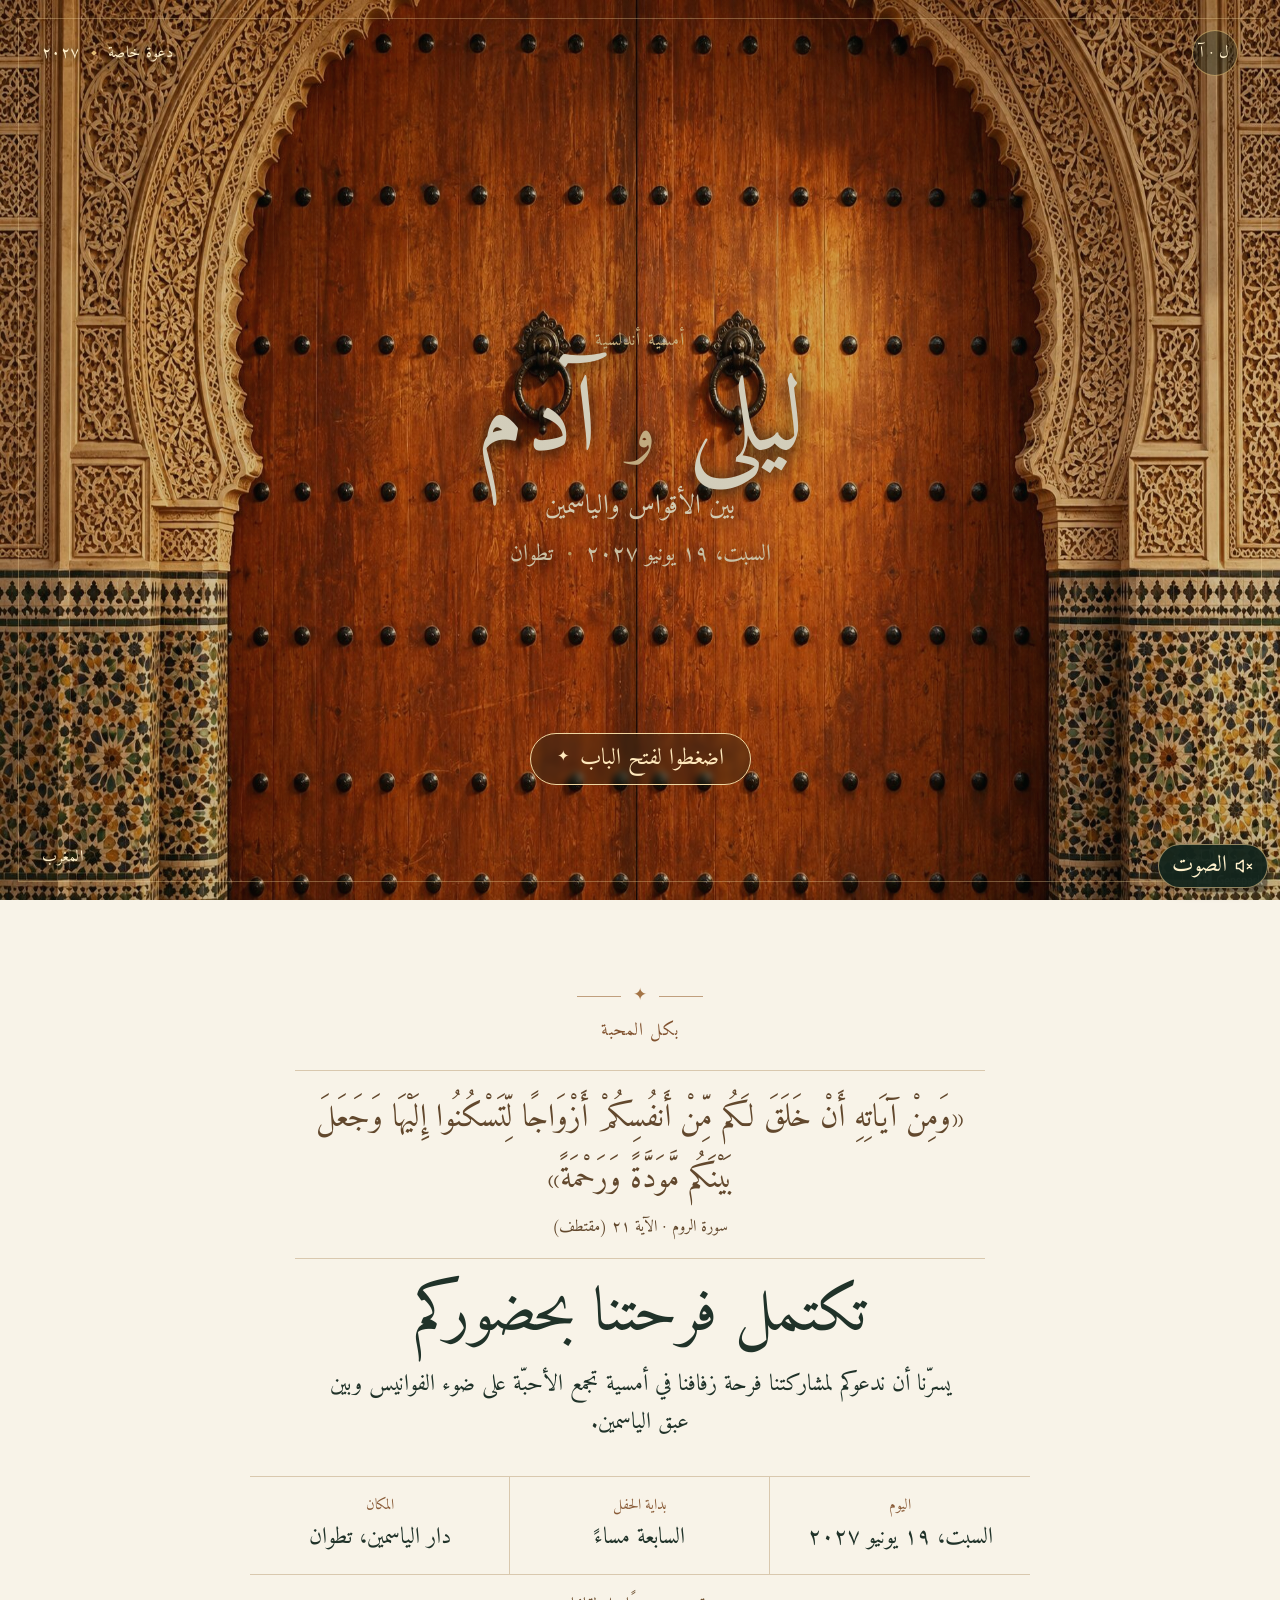
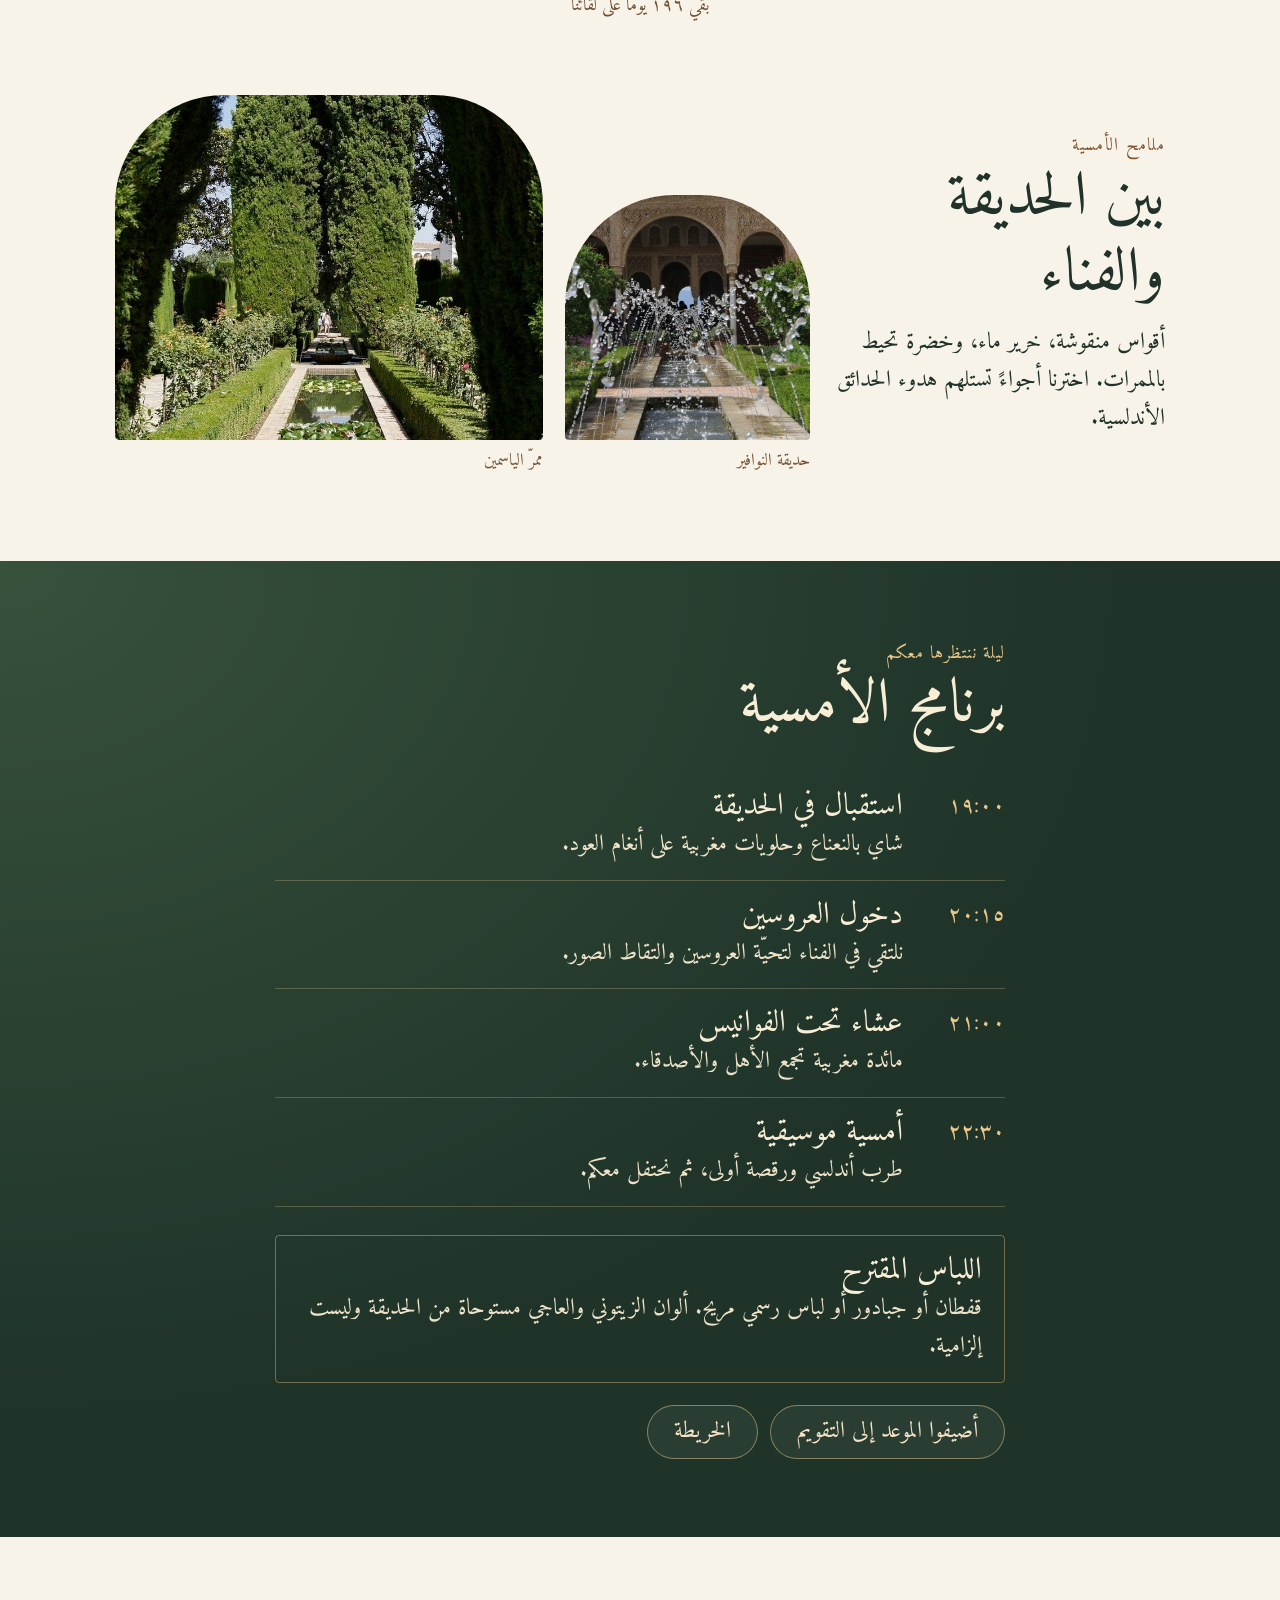
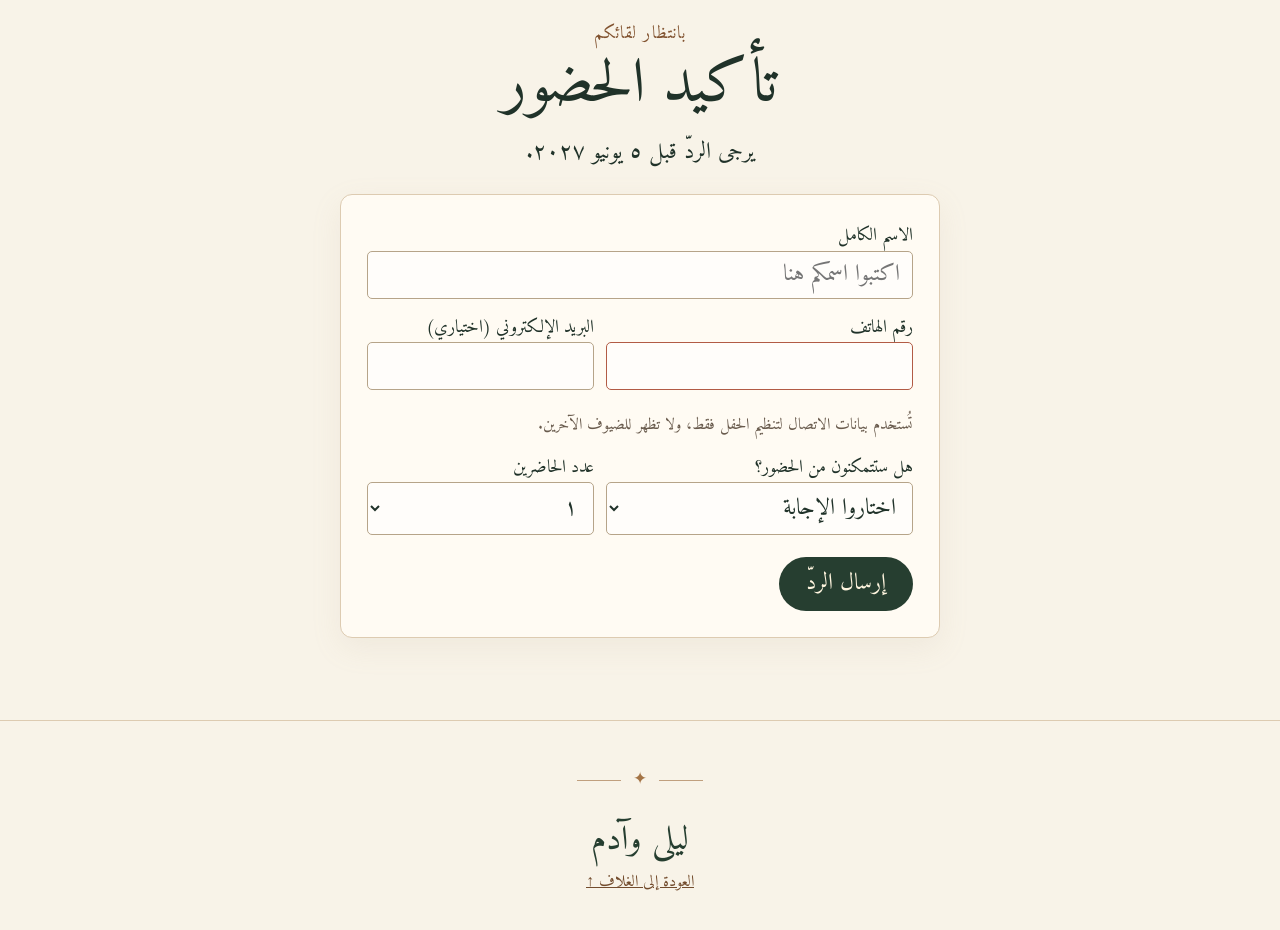
==== commit 56e06b7f: "Make RSVP email optional and add sound control" ====
--- a/index.html
+++ b/index.html
@@ -36,9 +36,12 @@
     <span class="open-hint">اضغطوا لفتح الباب <i class="chev" aria-hidden="true">✦</i></span>
   </button>
 
-  <a class="music-credit" href="https://freemusicarchive.org/music/timtaj/single/arabic-oud/" target="_blank" rel="noopener">الموسيقى: Arabic Oud — TimTaj · CC BY-NC-ND 4.0</a>
   <div class="bottom"><span>دار الياسمين</span><span>المغرب</span></div>
 </header>
+<button type="button" id="sound-toggle" class="sound-toggle" aria-pressed="false" hidden>
+  <svg viewBox="0 0 24 24" width="20" height="20" fill="none" stroke="currentColor" stroke-width="1.7" stroke-linecap="round" stroke-linejoin="round" aria-hidden="true"><path d="M11 5 6 9H3v6h3l5 4Z"/><path class="sound-waves" d="M15 9a4 4 0 0 1 0 6m3-9a8 8 0 0 1 0 12"/><path class="sound-cross" d="m16 10 5 5m0-5-5 5"/></svg>
+  <span>الصوت</span>
+</button>
 
 <main id="invitation" tabindex="-1">
   <section class="welcome wrap">
@@ -90,7 +93,7 @@
     <form id="rsvp" method="post" action="/api/rsvp" accept-charset="UTF-8">
       <label for="name">الاسم الكامل</label>
       <input id="name" name="name" autocomplete="name" maxlength="100" required placeholder="اكتبوا اسمكم هنا">
-      <div class="form-row"><div><label for="phone">رقم الهاتف</label><input id="phone" name="phone" type="tel" dir="ltr" autocomplete="tel" maxlength="32" required></div><div><label for="email">البريد الإلكتروني</label><input id="email" name="email" type="email" dir="ltr" autocomplete="email" maxlength="254" required></div></div>
+      <div class="form-row"><div><label for="phone">رقم الهاتف</label><input id="phone" name="phone" type="tel" dir="ltr" autocomplete="tel" maxlength="32" required></div><div><label for="email">البريد الإلكتروني (اختياري)</label><input id="email" name="email" type="email" dir="ltr" autocomplete="email" maxlength="254"></div></div>
       <p class="sample">تُستخدم بيانات الاتصال لتنظيم الحفل فقط، ولا تظهر للضيوف الآخرين.</p>
       <div class="form-row">
         <div><label for="attendance">هل ستتمكنون من الحضور؟</label>
--- a/style.css
+++ b/style.css
@@ -133,4 +133,9 @@
 @media(prefers-reduced-motion:reduce){
   *,*:before,*:after{scroll-behavior:auto!important;transition:none!important;animation:none!important}
 }
-.verse{max-width:690px;margin:24px auto 18px;padding:17px 15px;border-block:1px solid #d9c8ae;color:#62482d}.verse blockquote{font-size:clamp(23px,3.8vw,32px);line-height:1.9;margin:0}.verse figcaption{font-size:16px;margin-top:5px}.music-credit{position:absolute;z-index:7;bottom:5px;inset-inline:0;width:max-content;max-width:95%;margin:auto;color:#fff0cb;background:#17160ee6;padding:0 6px;font-size:12px}.rsvp button:disabled{opacity:.65;cursor:wait}
+.verse{max-width:690px;margin:24px auto 18px;padding:17px 15px;border-block:1px solid #d9c8ae;color:#62482d}.verse blockquote{font-size:clamp(23px,3.8vw,32px);line-height:1.9;margin:0}.verse figcaption{font-size:16px;margin-top:5px}.rsvp button:disabled{opacity:.65;cursor:wait}
+
+.sound-toggle[hidden]{display:none}
+.sound-toggle{position:fixed;z-index:12;inset-inline-start:max(12px,env(safe-area-inset-right));bottom:max(12px,env(safe-area-inset-bottom));display:inline-flex;align-items:center;gap:.45rem;padding:0 .8rem;min-height:44px;border:1px solid #e7c78e99;border-radius:999px;background:#13251df5;color:#fff0cb;font:inherit;cursor:pointer;box-shadow:0 3px 12px #0004}
+.sound-toggle:focus-visible{outline:3px solid #e7c78e;outline-offset:3px}
+.sound-toggle[aria-pressed="false"] .sound-waves,.sound-toggle[aria-pressed="true"] .sound-cross{display:none}
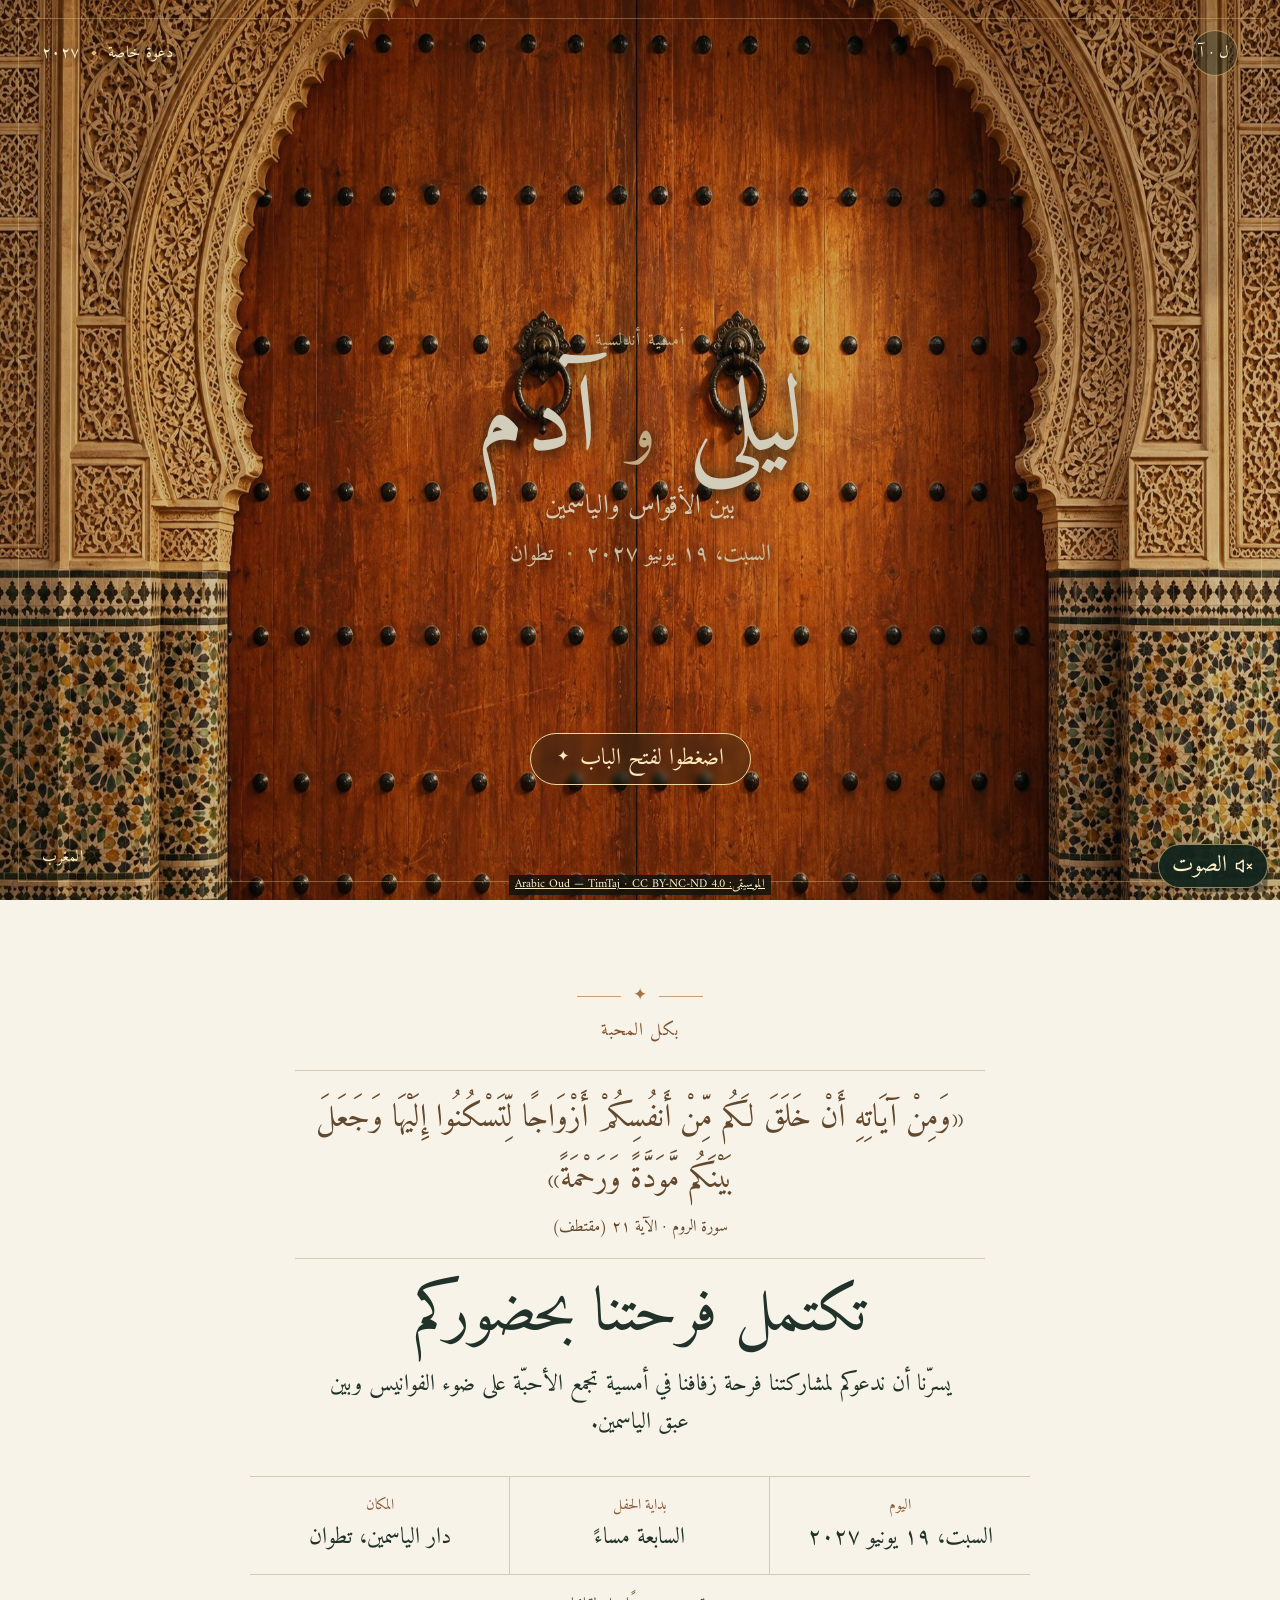
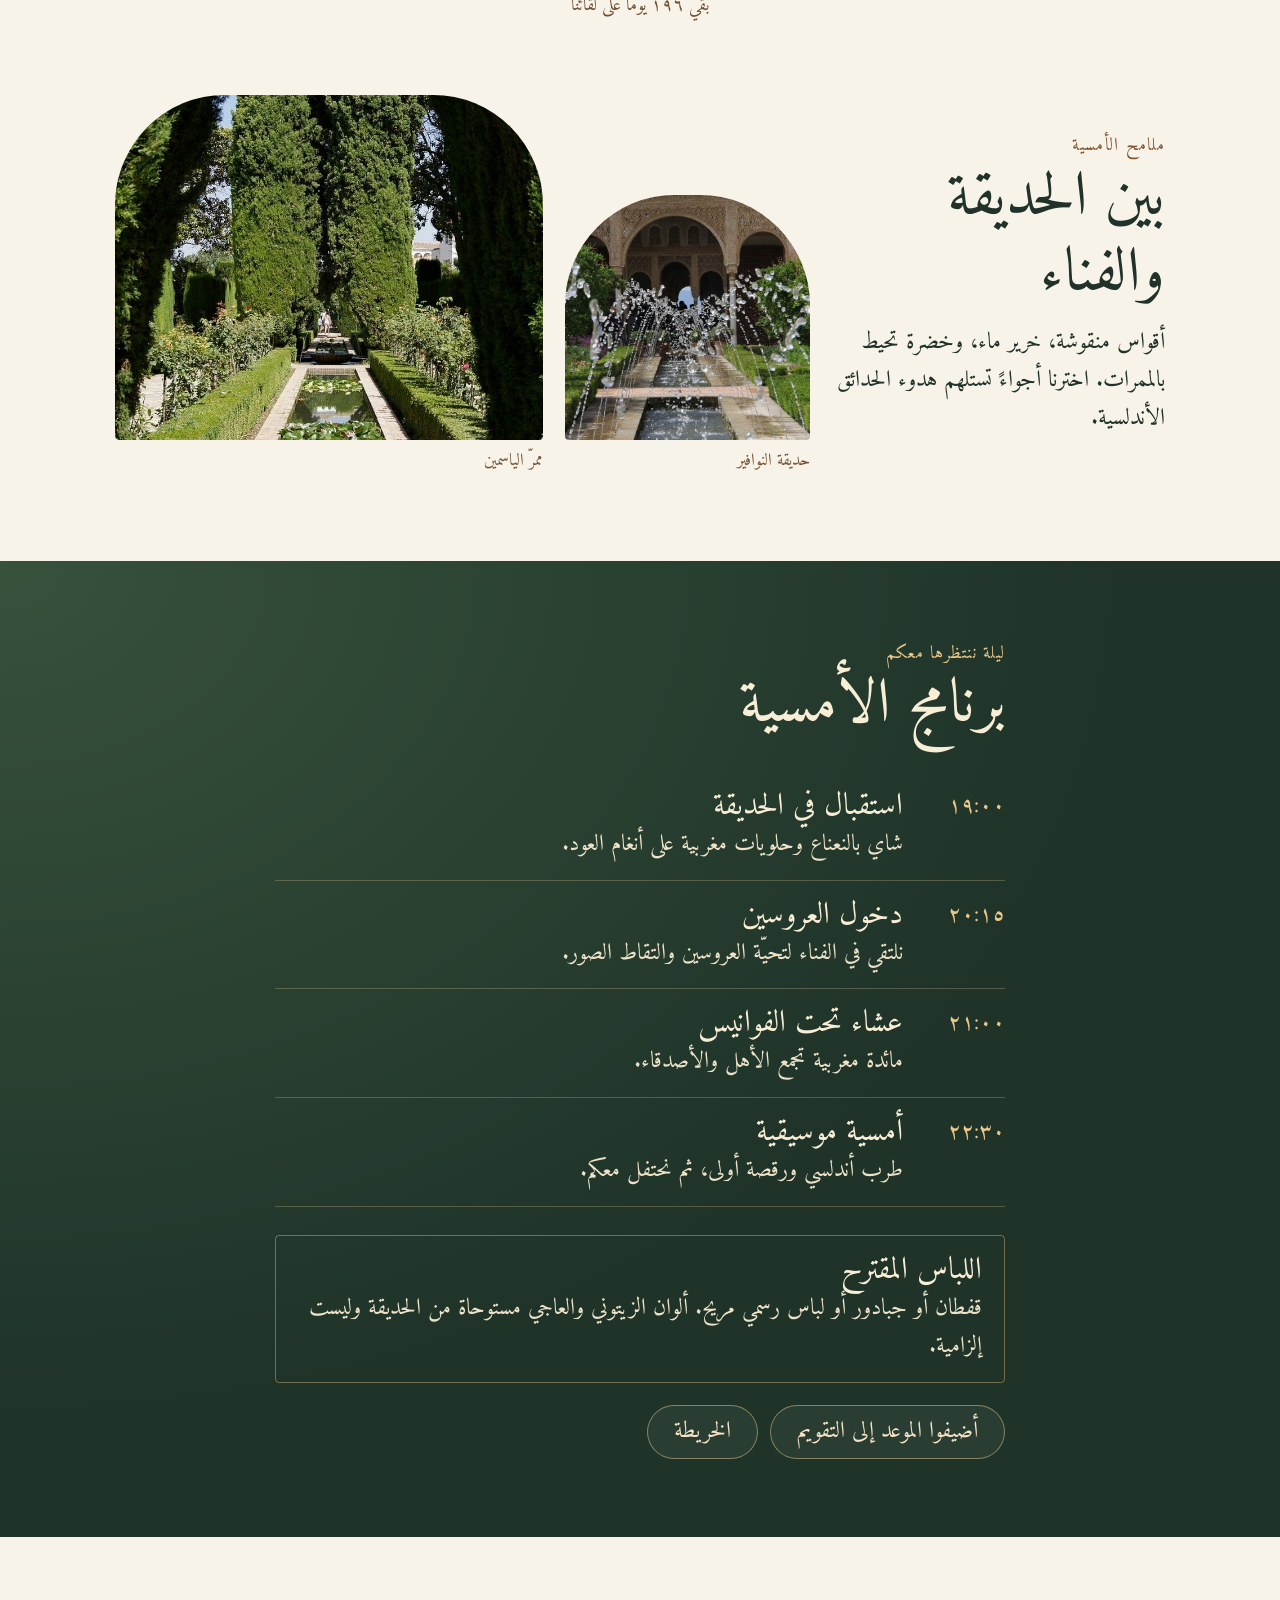
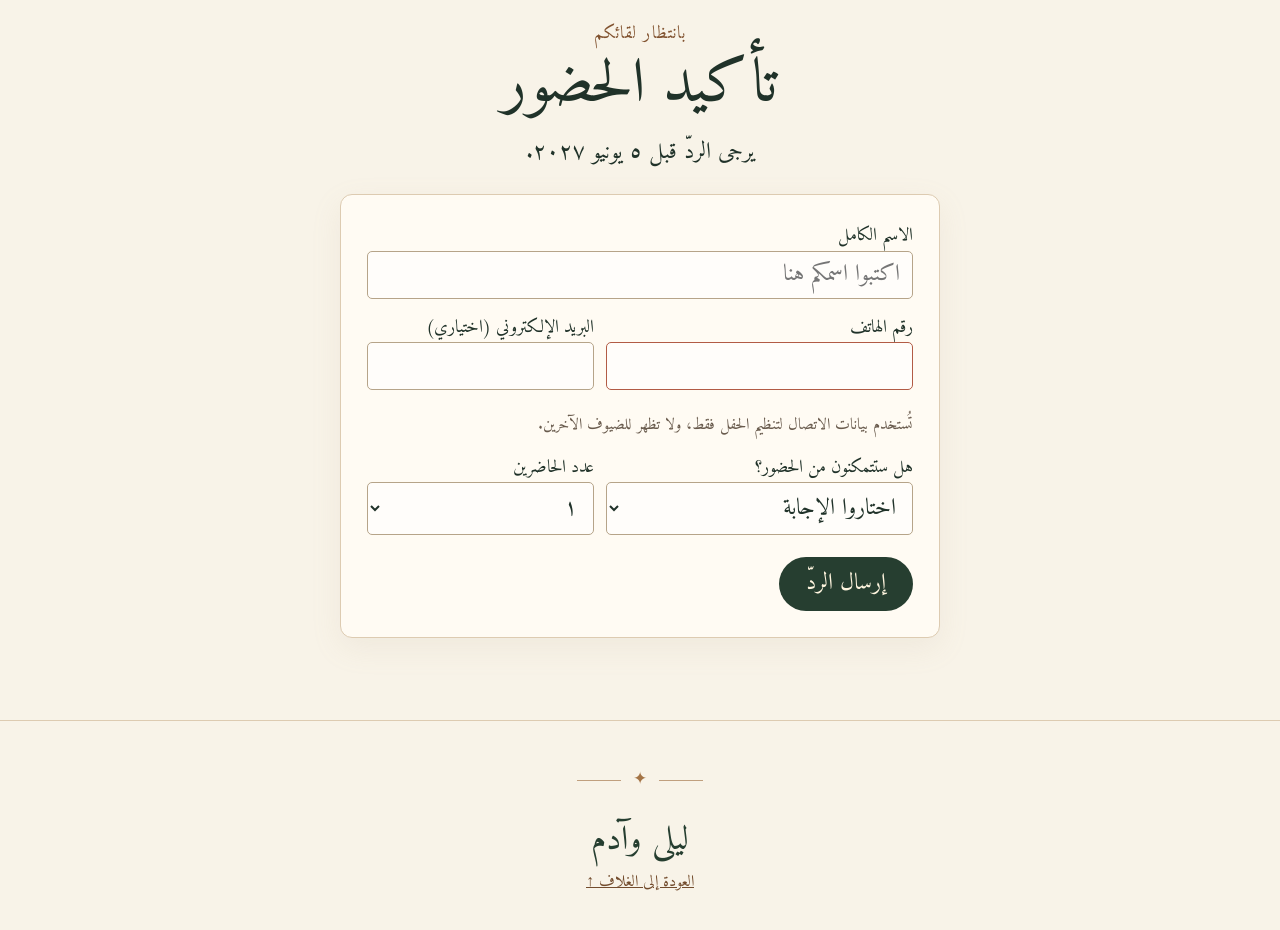
==== commit 055dc399: "Restore CC BY-NC-ND music attribution" ====
--- a/index.html
+++ b/index.html
@@ -37,6 +37,7 @@
   </button>
 
   <div class="bottom"><span>دار الياسمين</span><span>المغرب</span></div>
+  <a class="music-credit" href="https://freemusicarchive.org/music/timtaj/single/arabic-oud/" target="_blank" rel="noopener">الموسيقى: Arabic Oud — TimTaj · CC BY-NC-ND 4.0</a>
 </header>
 <button type="button" id="sound-toggle" class="sound-toggle" aria-pressed="false" hidden>
   <svg viewBox="0 0 24 24" width="20" height="20" fill="none" stroke="currentColor" stroke-width="1.7" stroke-linecap="round" stroke-linejoin="round" aria-hidden="true"><path d="M11 5 6 9H3v6h3l5 4Z"/><path class="sound-waves" d="M15 9a4 4 0 0 1 0 6m3-9a8 8 0 0 1 0 12"/><path class="sound-cross" d="m16 10 5 5m0-5-5 5"/></svg>
--- a/style.css
+++ b/style.css
@@ -139,3 +139,5 @@
 .sound-toggle{position:fixed;z-index:12;inset-inline-start:max(12px,env(safe-area-inset-right));bottom:max(12px,env(safe-area-inset-bottom));display:inline-flex;align-items:center;gap:.45rem;padding:0 .8rem;min-height:44px;border:1px solid #e7c78e99;border-radius:999px;background:#13251df5;color:#fff0cb;font:inherit;cursor:pointer;box-shadow:0 3px 12px #0004}
 .sound-toggle:focus-visible{outline:3px solid #e7c78e;outline-offset:3px}
 .sound-toggle[aria-pressed="false"] .sound-waves,.sound-toggle[aria-pressed="true"] .sound-cross{display:none}
+.music-credit{position:absolute;z-index:7;bottom:5px;inset-inline:0;width:max-content;max-width:95%;margin:auto;color:#fff0cb;background:#17160ee6;padding:0 6px;font-size:12px}
+@media(max-width:640px){.music-credit{bottom:64px;max-width:80%}}
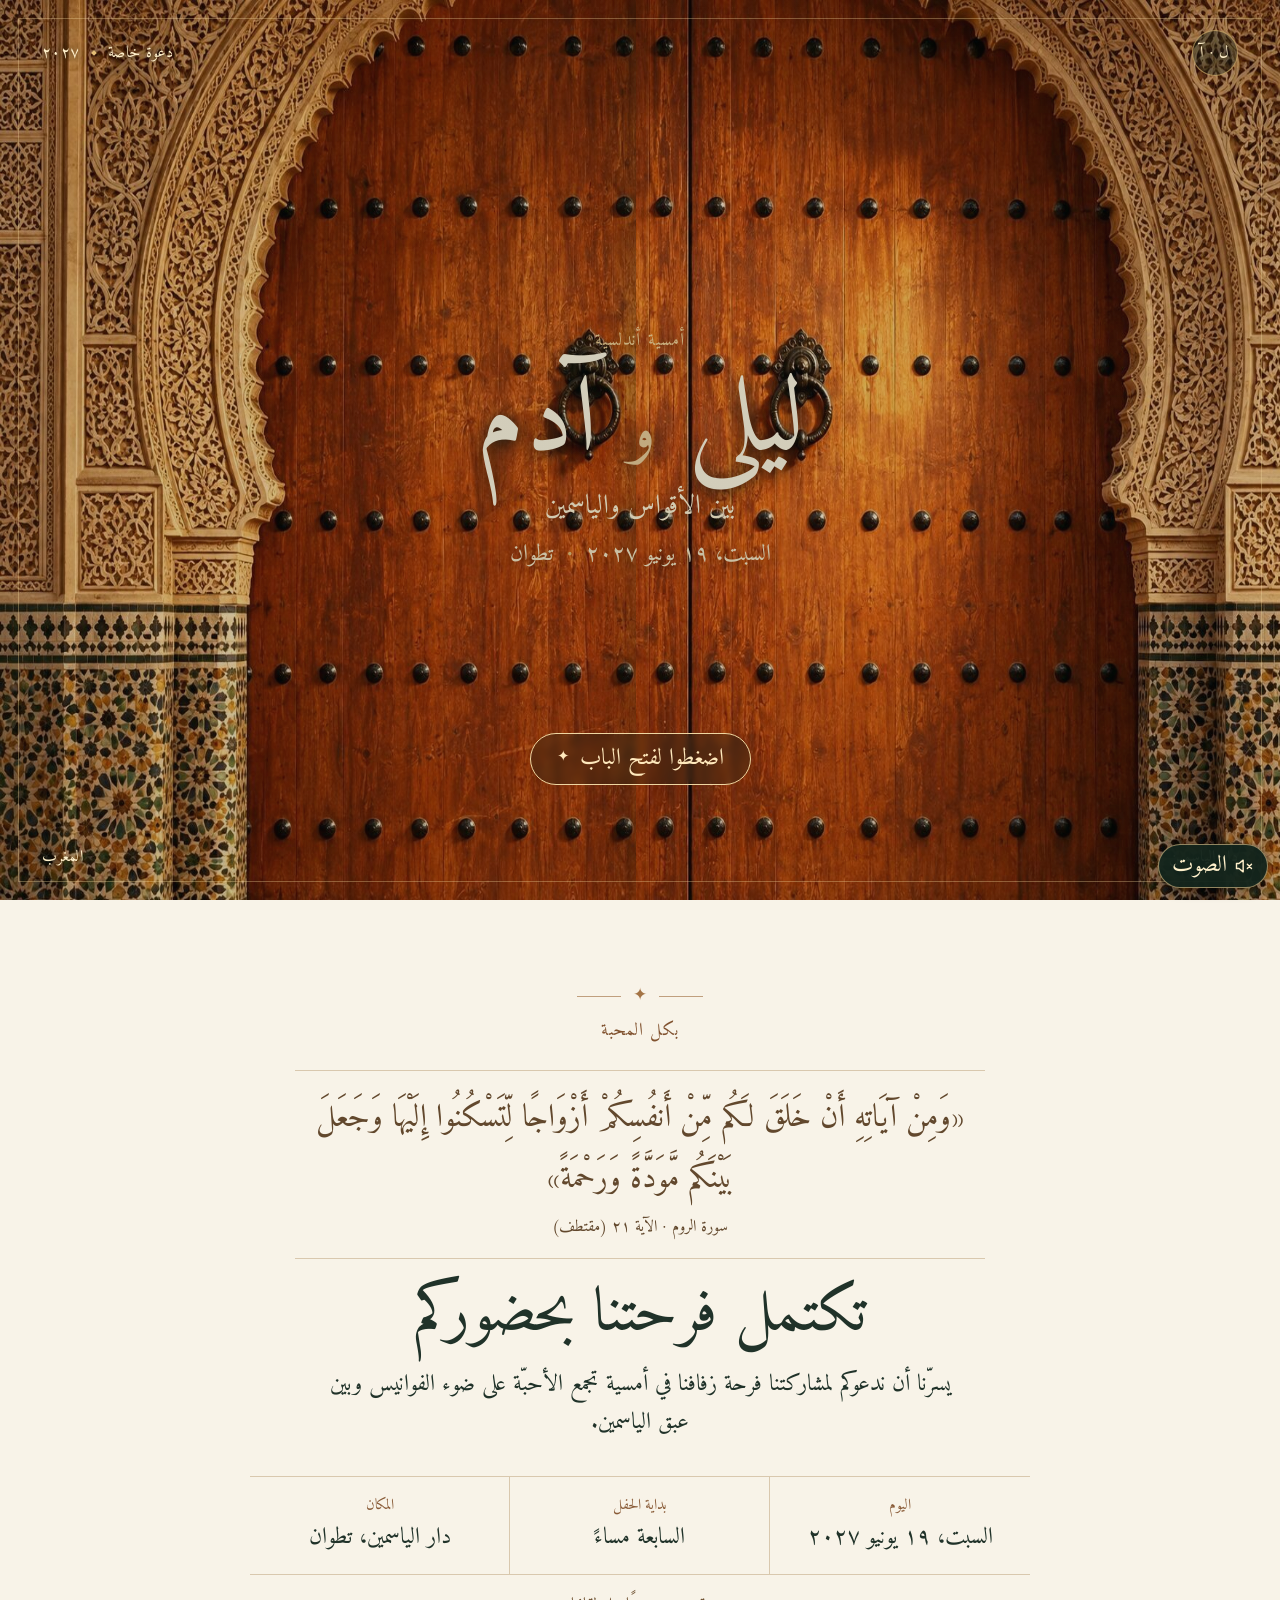
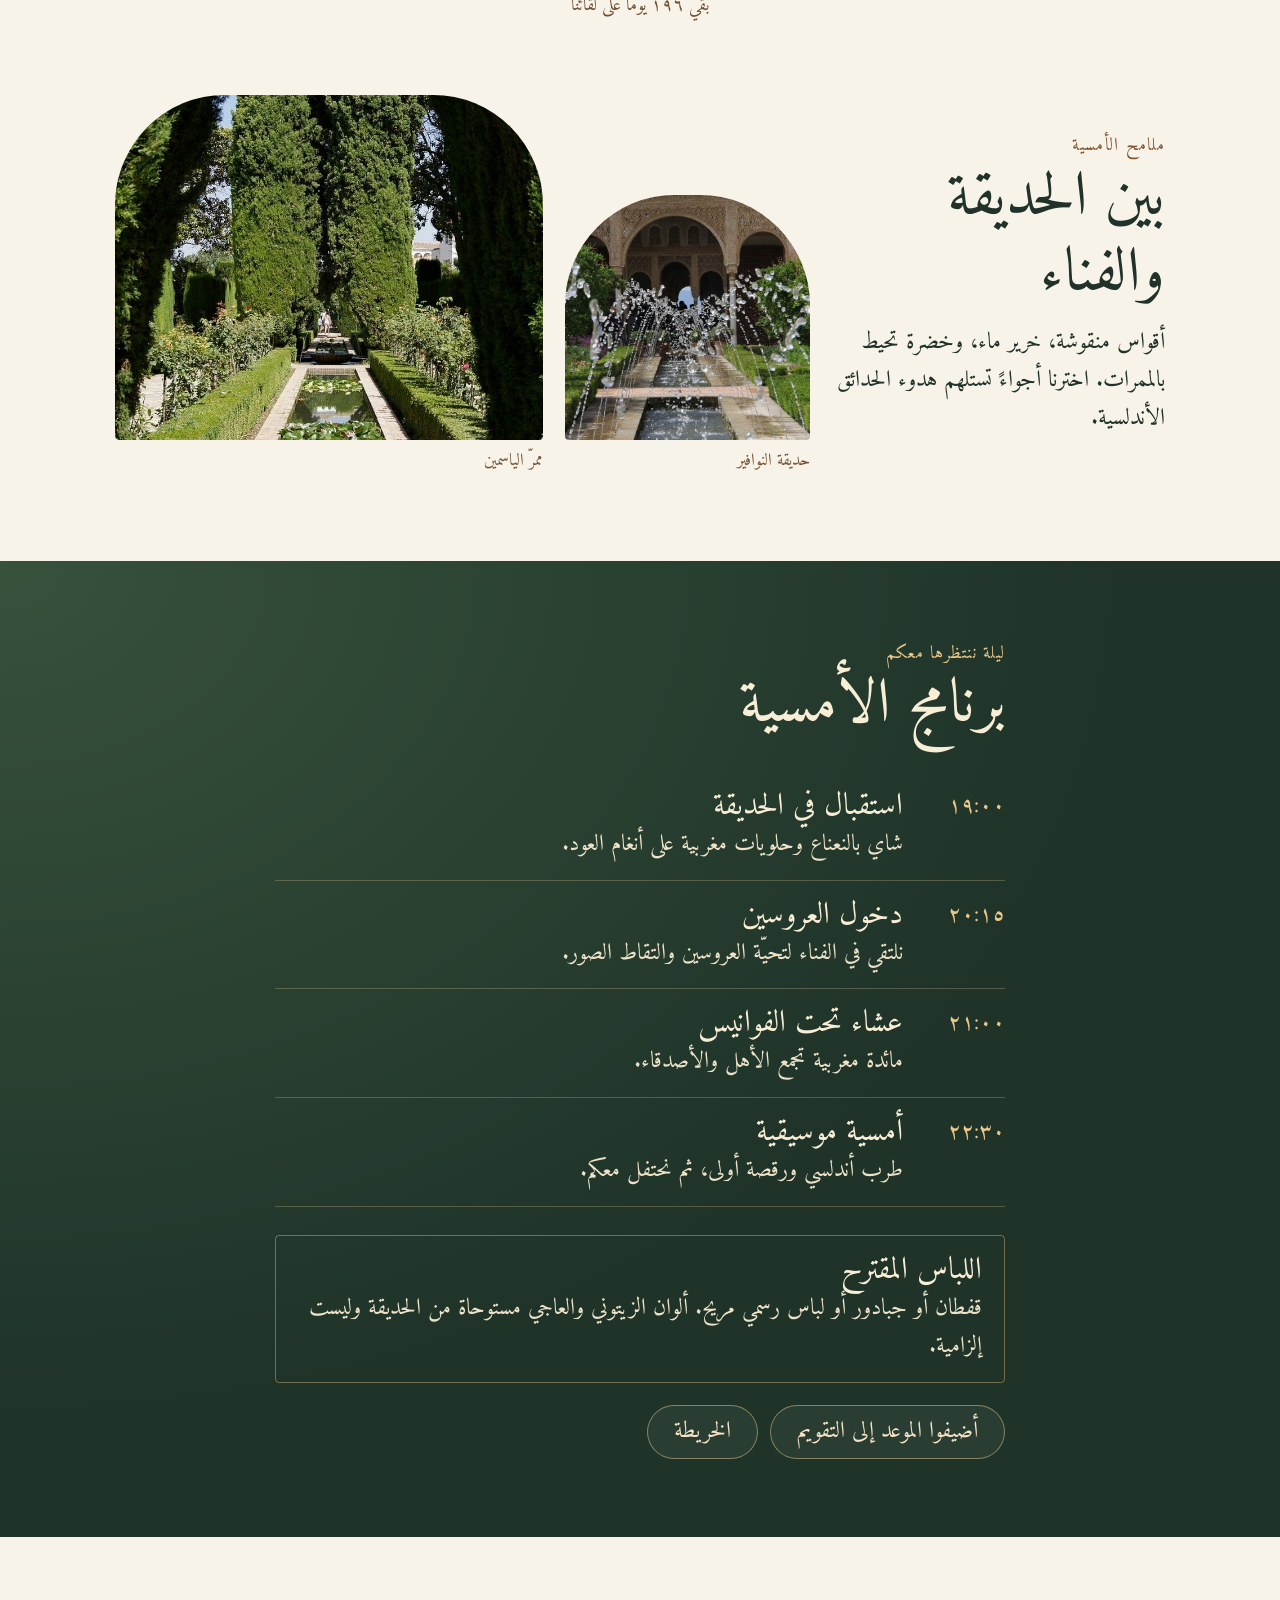
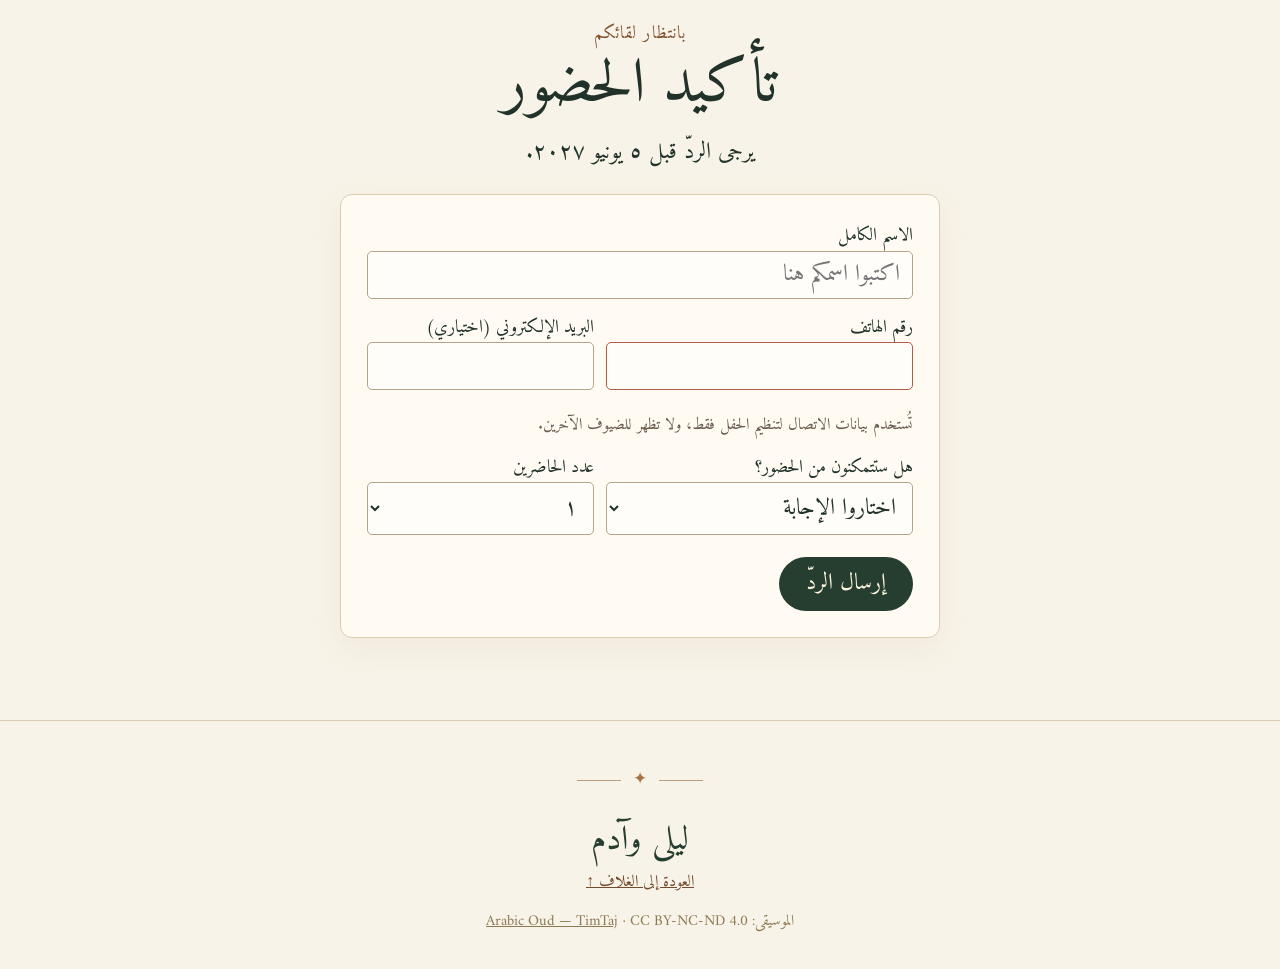
==== commit 23689e1d: "Move music credit to footer, remove watermark from portal photos" ====
--- a/index.html
+++ b/index.html
@@ -37,7 +37,6 @@
   </button>
 
   <div class="bottom"><span>دار الياسمين</span><span>المغرب</span></div>
-  <a class="music-credit" href="https://freemusicarchive.org/music/timtaj/single/arabic-oud/" target="_blank" rel="noopener">الموسيقى: Arabic Oud — TimTaj · CC BY-NC-ND 4.0</a>
 </header>
 <button type="button" id="sound-toggle" class="sound-toggle" aria-pressed="false" hidden>
   <svg viewBox="0 0 24 24" width="20" height="20" fill="none" stroke="currentColor" stroke-width="1.7" stroke-linecap="round" stroke-linejoin="round" aria-hidden="true"><path d="M11 5 6 9H3v6h3l5 4Z"/><path class="sound-waves" d="M15 9a4 4 0 0 1 0 6m3-9a8 8 0 0 1 0 12"/><path class="sound-cross" d="m16 10 5 5m0-5-5 5"/></svg>
@@ -117,6 +116,7 @@
   <div class="rule" aria-hidden="true">✦</div>
   <p class="sign">ليلى وآدم</p>
   <a href="#cover" id="replay">العودة إلى الغلاف ↑</a>
+  <p class="music-credit">الموسيقى: <a href="https://freemusicarchive.org/music/timtaj/single/arabic-oud/" target="_blank" rel="noopener">Arabic Oud — TimTaj</a> · CC BY-NC-ND 4.0</p>
 </footer>
 </body>
 </html>
--- a/style.css
+++ b/style.css
@@ -139,5 +139,6 @@
 .sound-toggle{position:fixed;z-index:12;inset-inline-start:max(12px,env(safe-area-inset-right));bottom:max(12px,env(safe-area-inset-bottom));display:inline-flex;align-items:center;gap:.45rem;padding:0 .8rem;min-height:44px;border:1px solid #e7c78e99;border-radius:999px;background:#13251df5;color:#fff0cb;font:inherit;cursor:pointer;box-shadow:0 3px 12px #0004}
 .sound-toggle:focus-visible{outline:3px solid #e7c78e;outline-offset:3px}
 .sound-toggle[aria-pressed="false"] .sound-waves,.sound-toggle[aria-pressed="true"] .sound-cross{display:none}
-.music-credit{position:absolute;z-index:7;bottom:5px;inset-inline:0;width:max-content;max-width:95%;margin:auto;color:#fff0cb;background:#17160ee6;padding:0 6px;font-size:12px}
-@media(max-width:640px){.music-credit{bottom:64px;max-width:80%}}
+.music-credit{margin-top:14px;font-size:15px;color:#8d7a55}
+.music-credit a{color:#8d7a55}
+@media(max-width:640px){.music-credit{max-width:80%;margin-inline:auto;line-height:1.6}}
